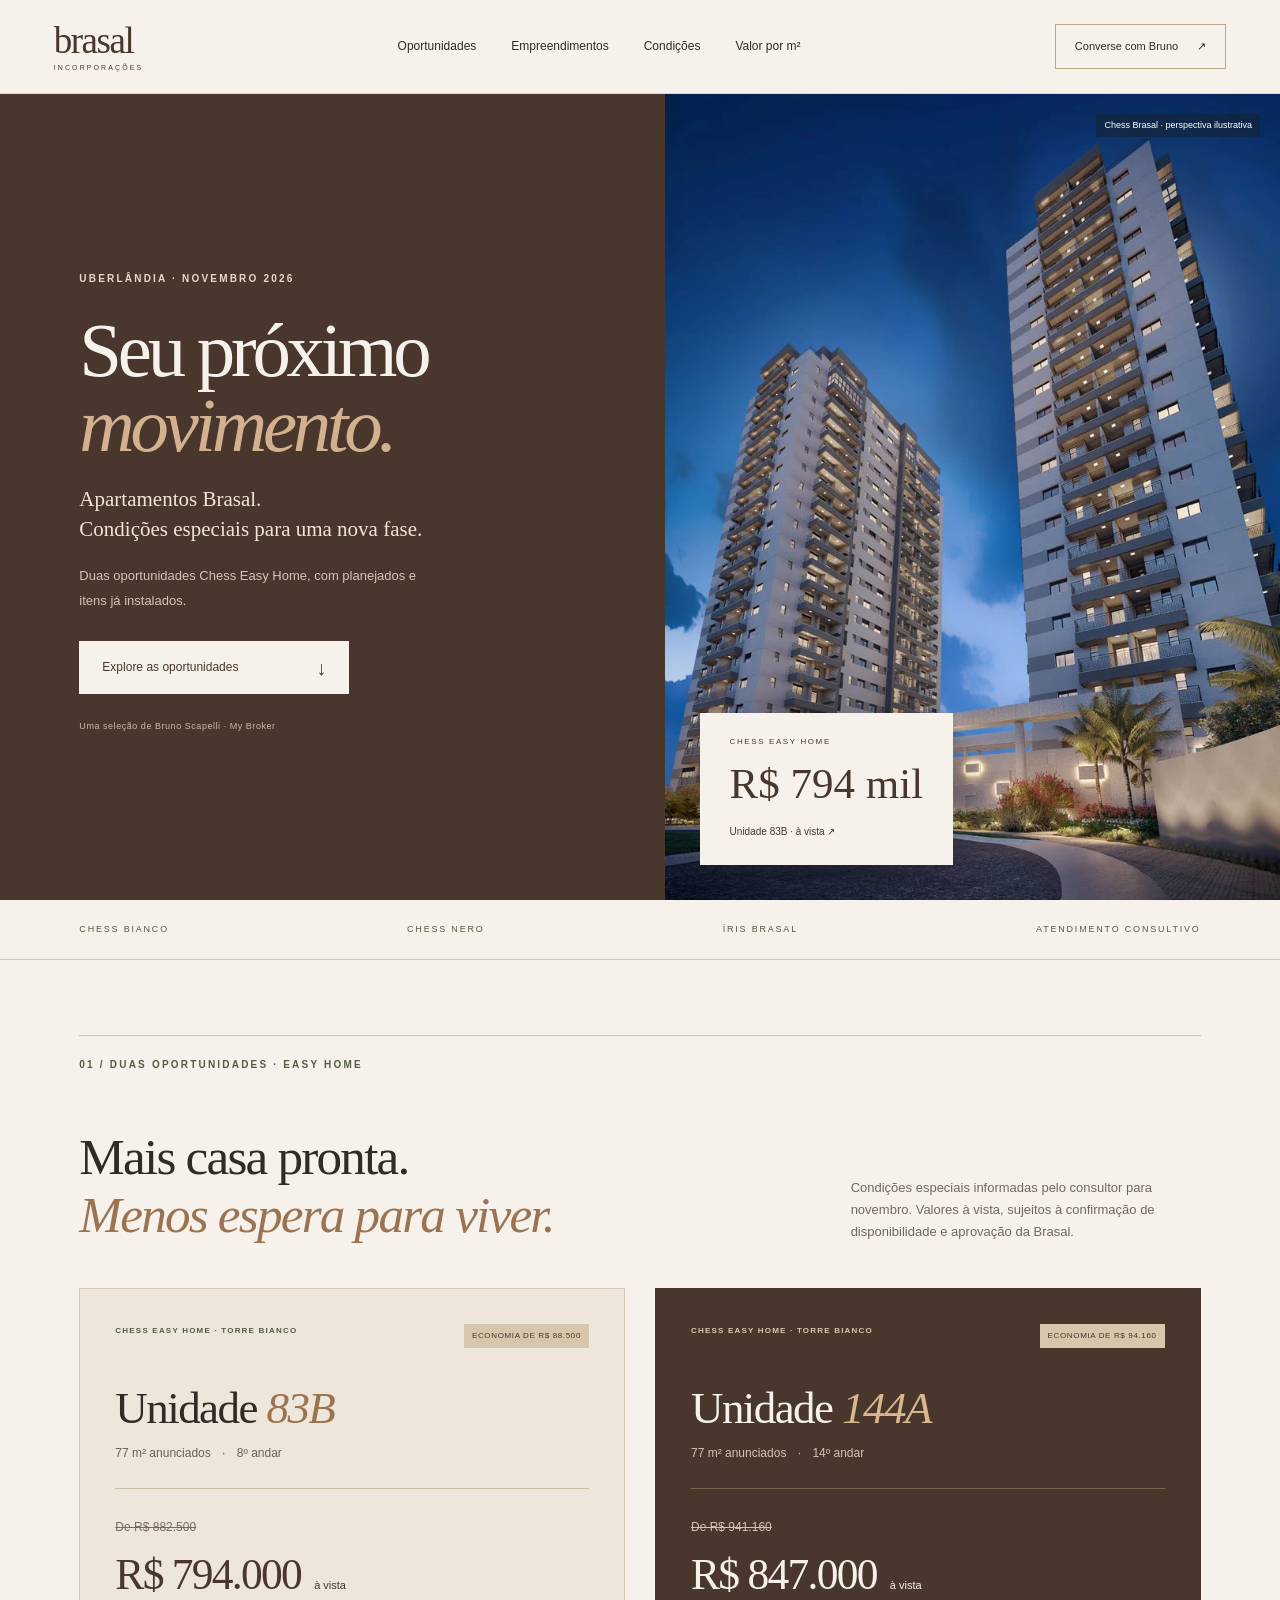
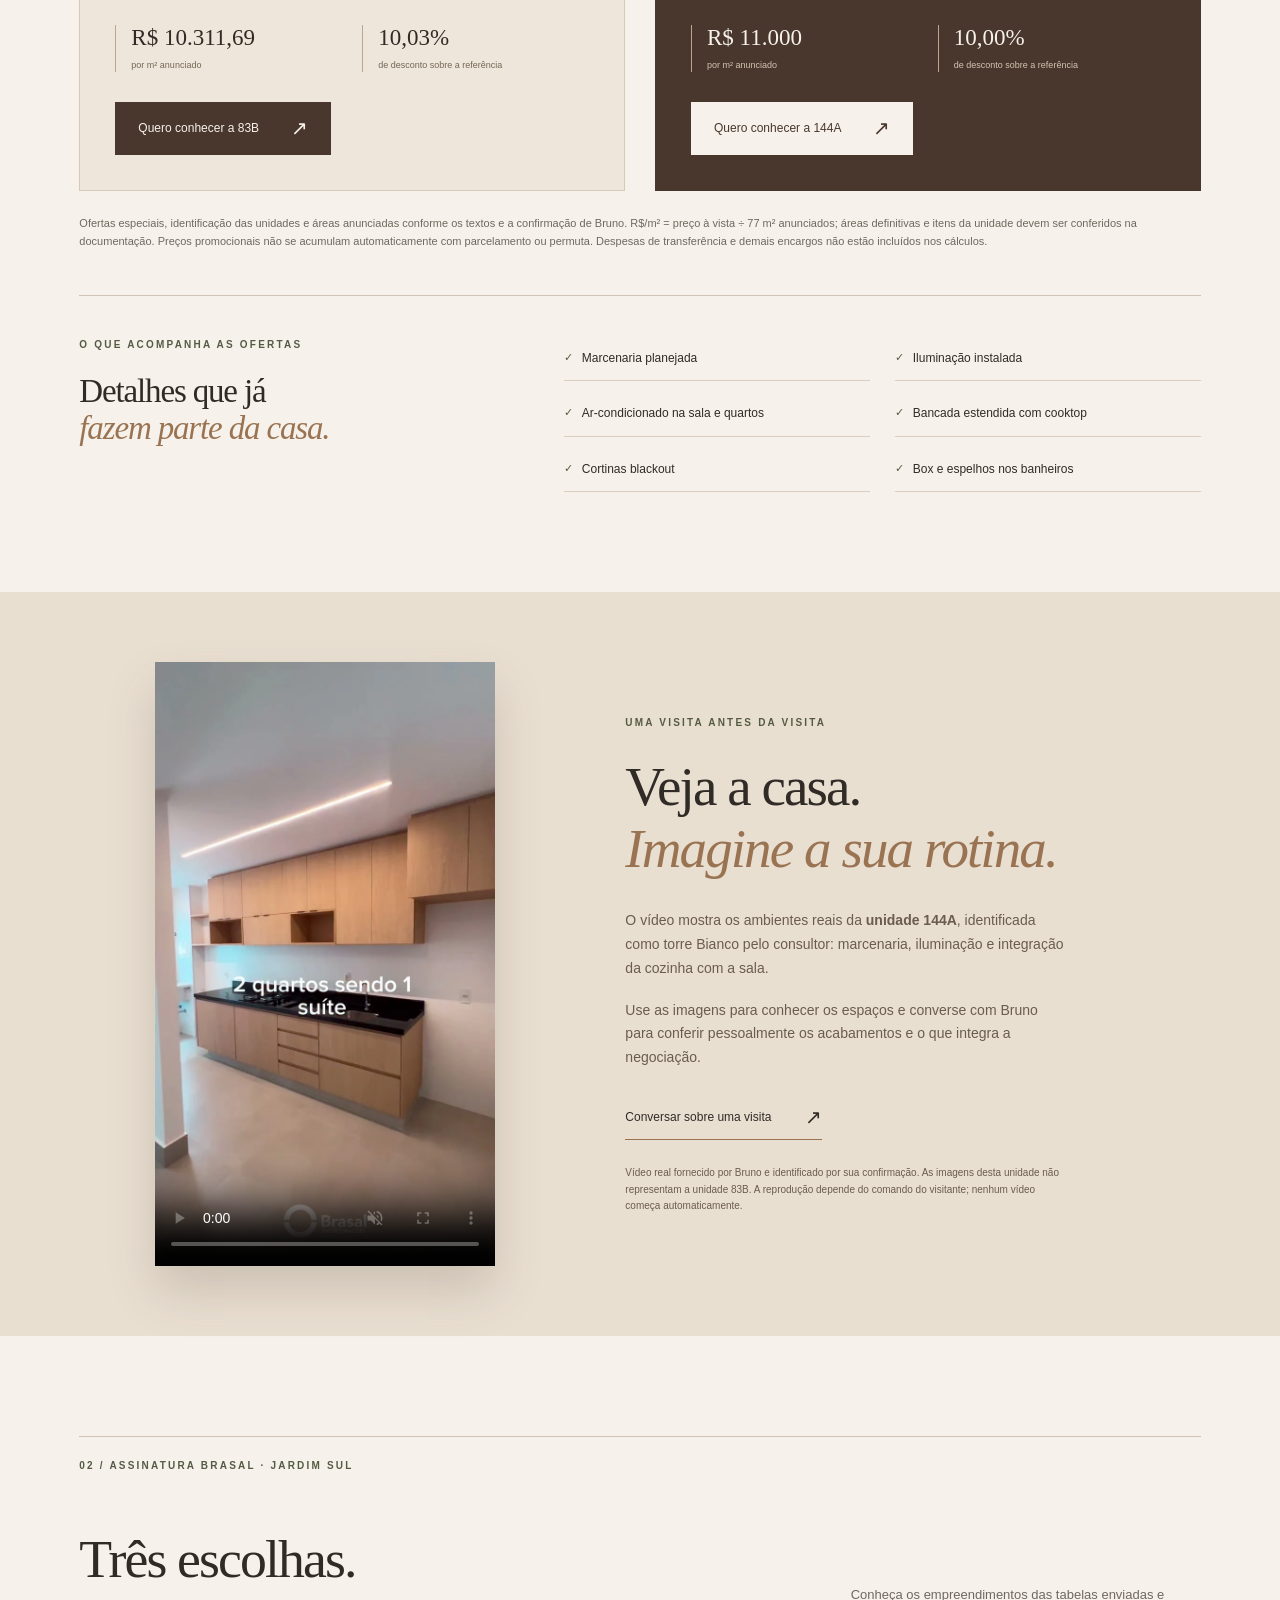
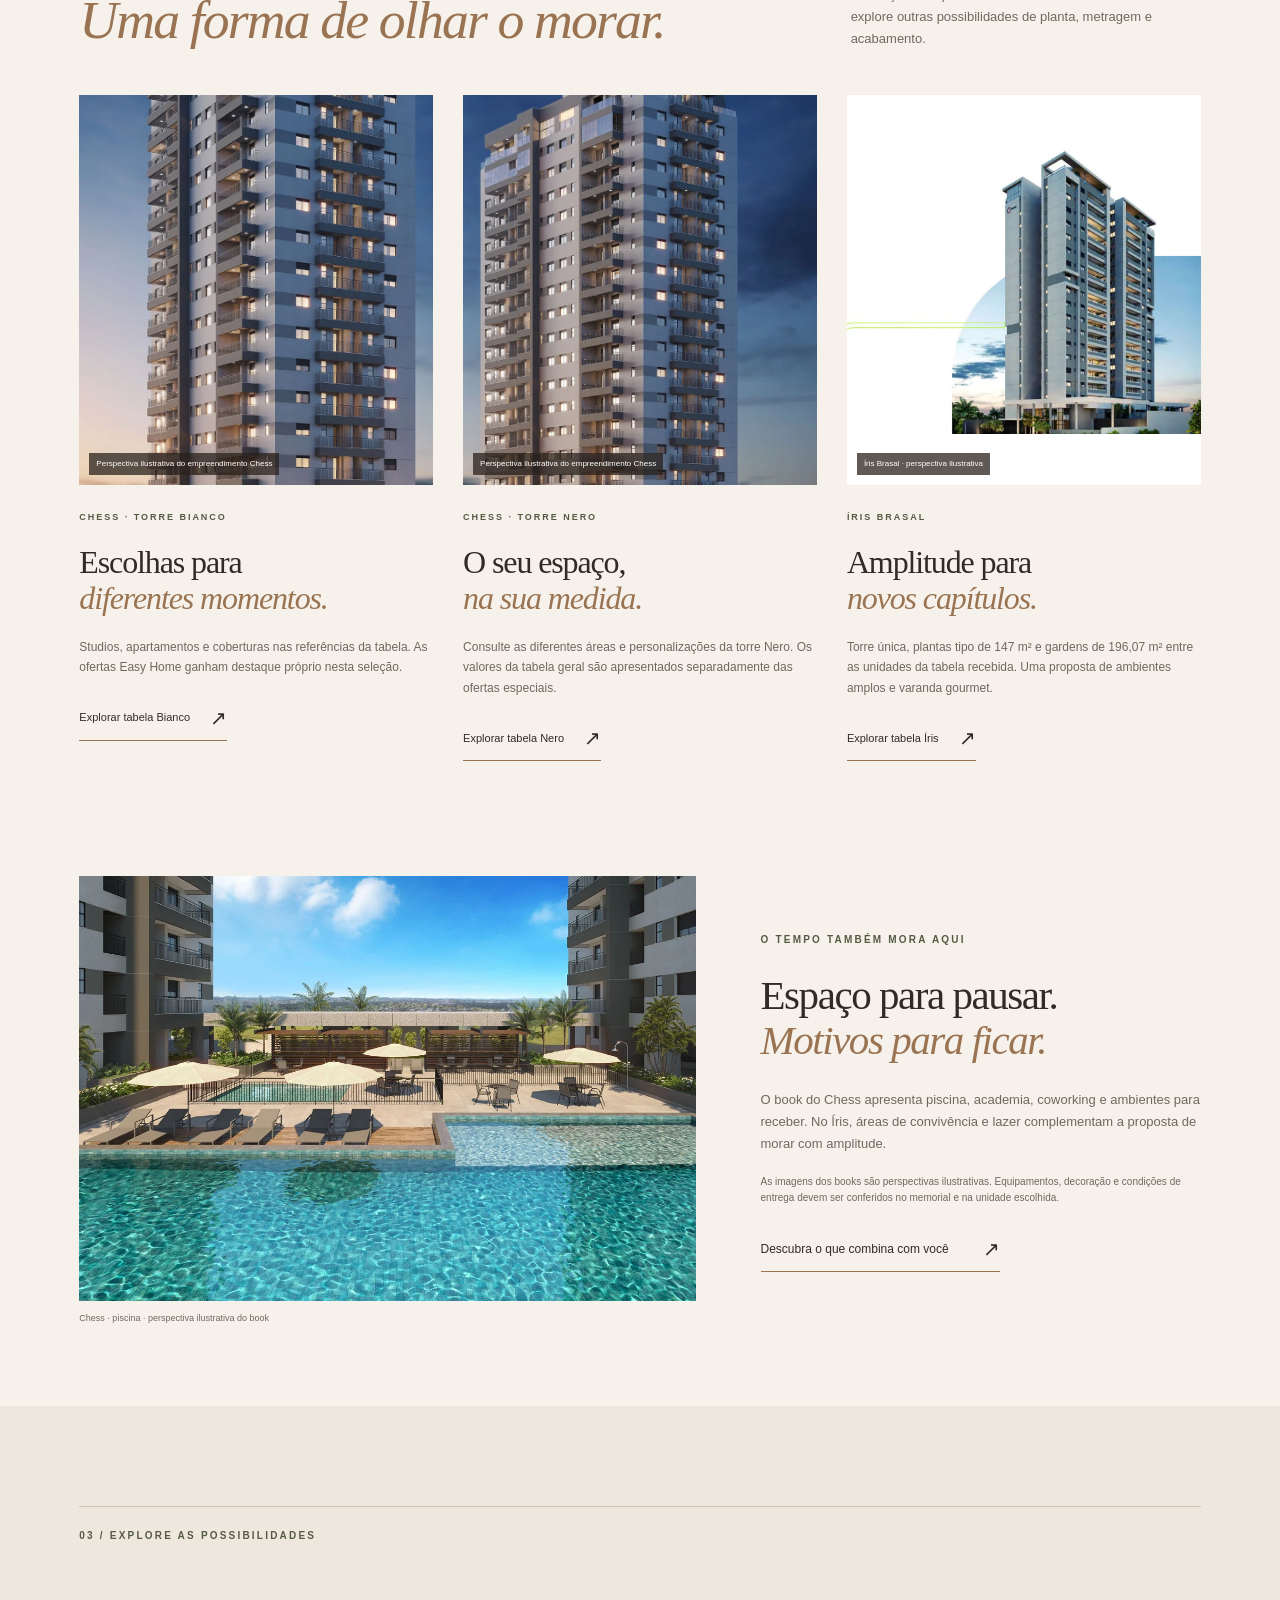
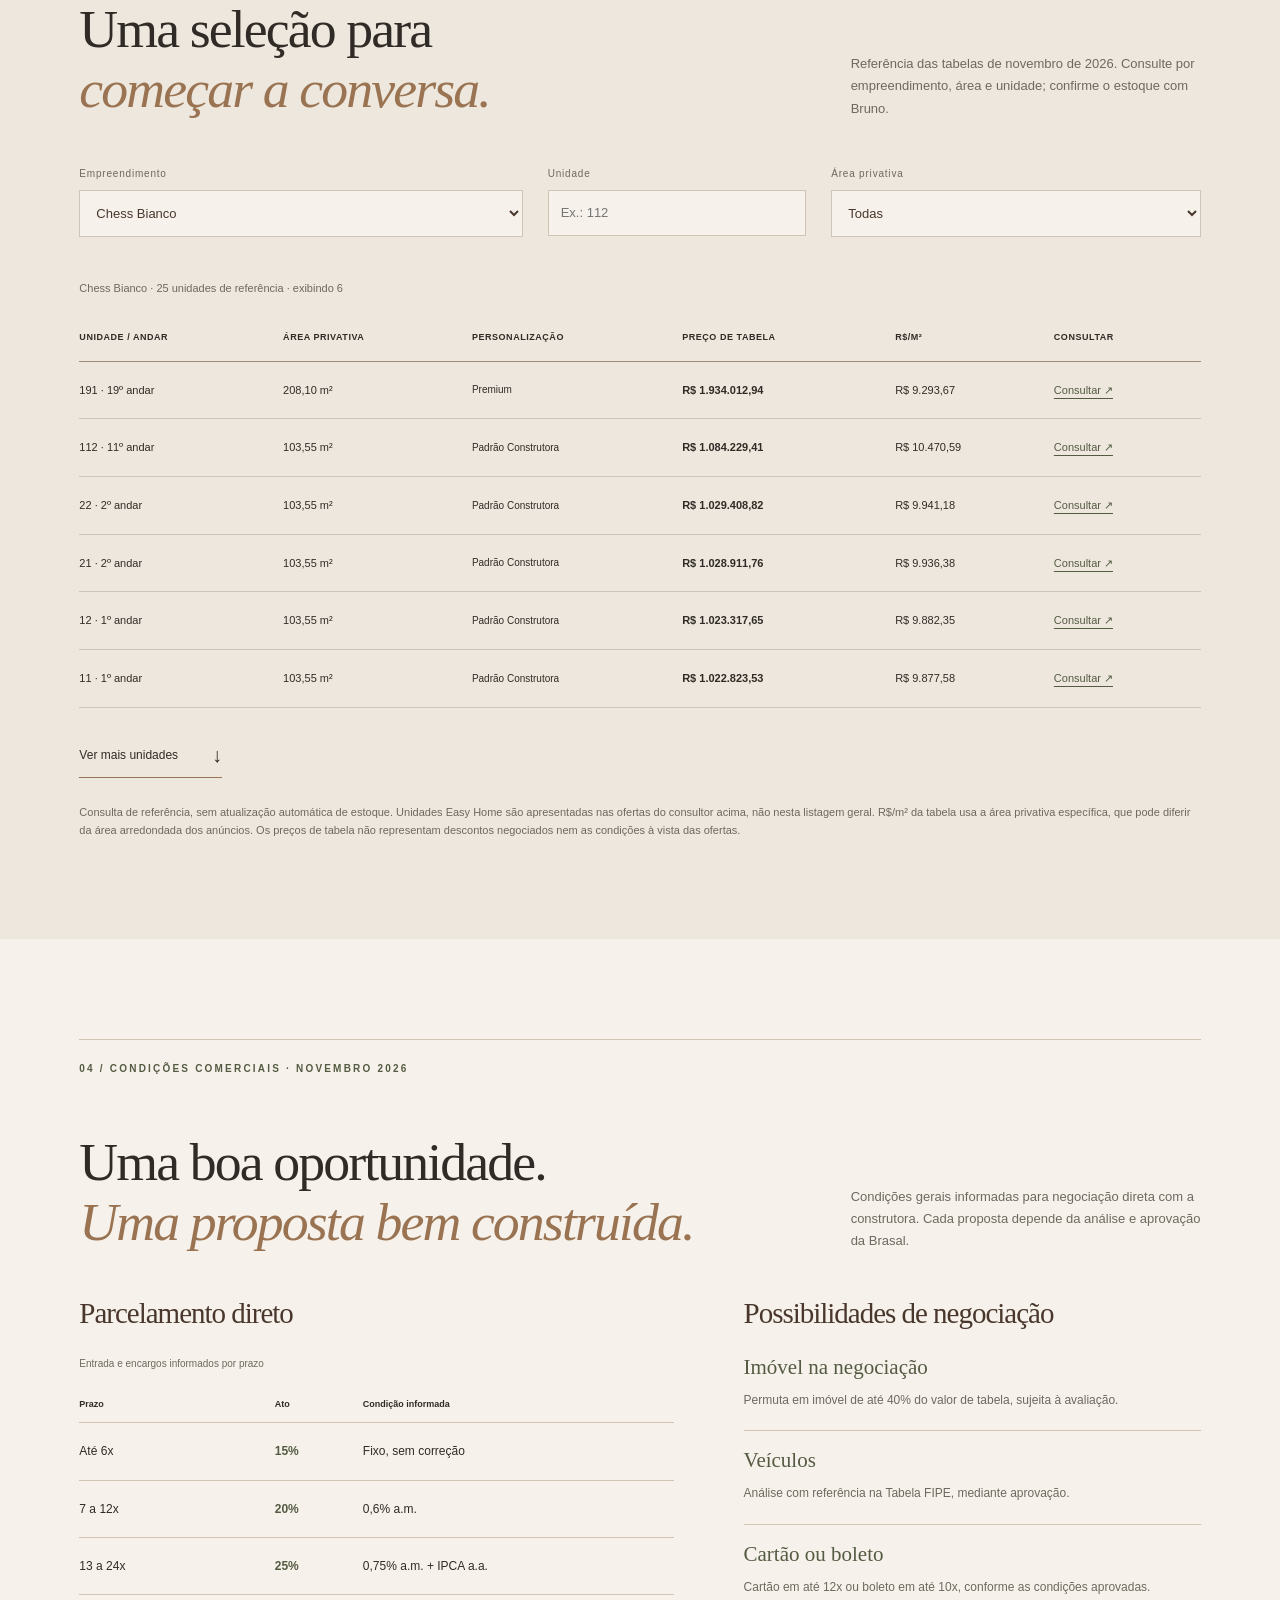
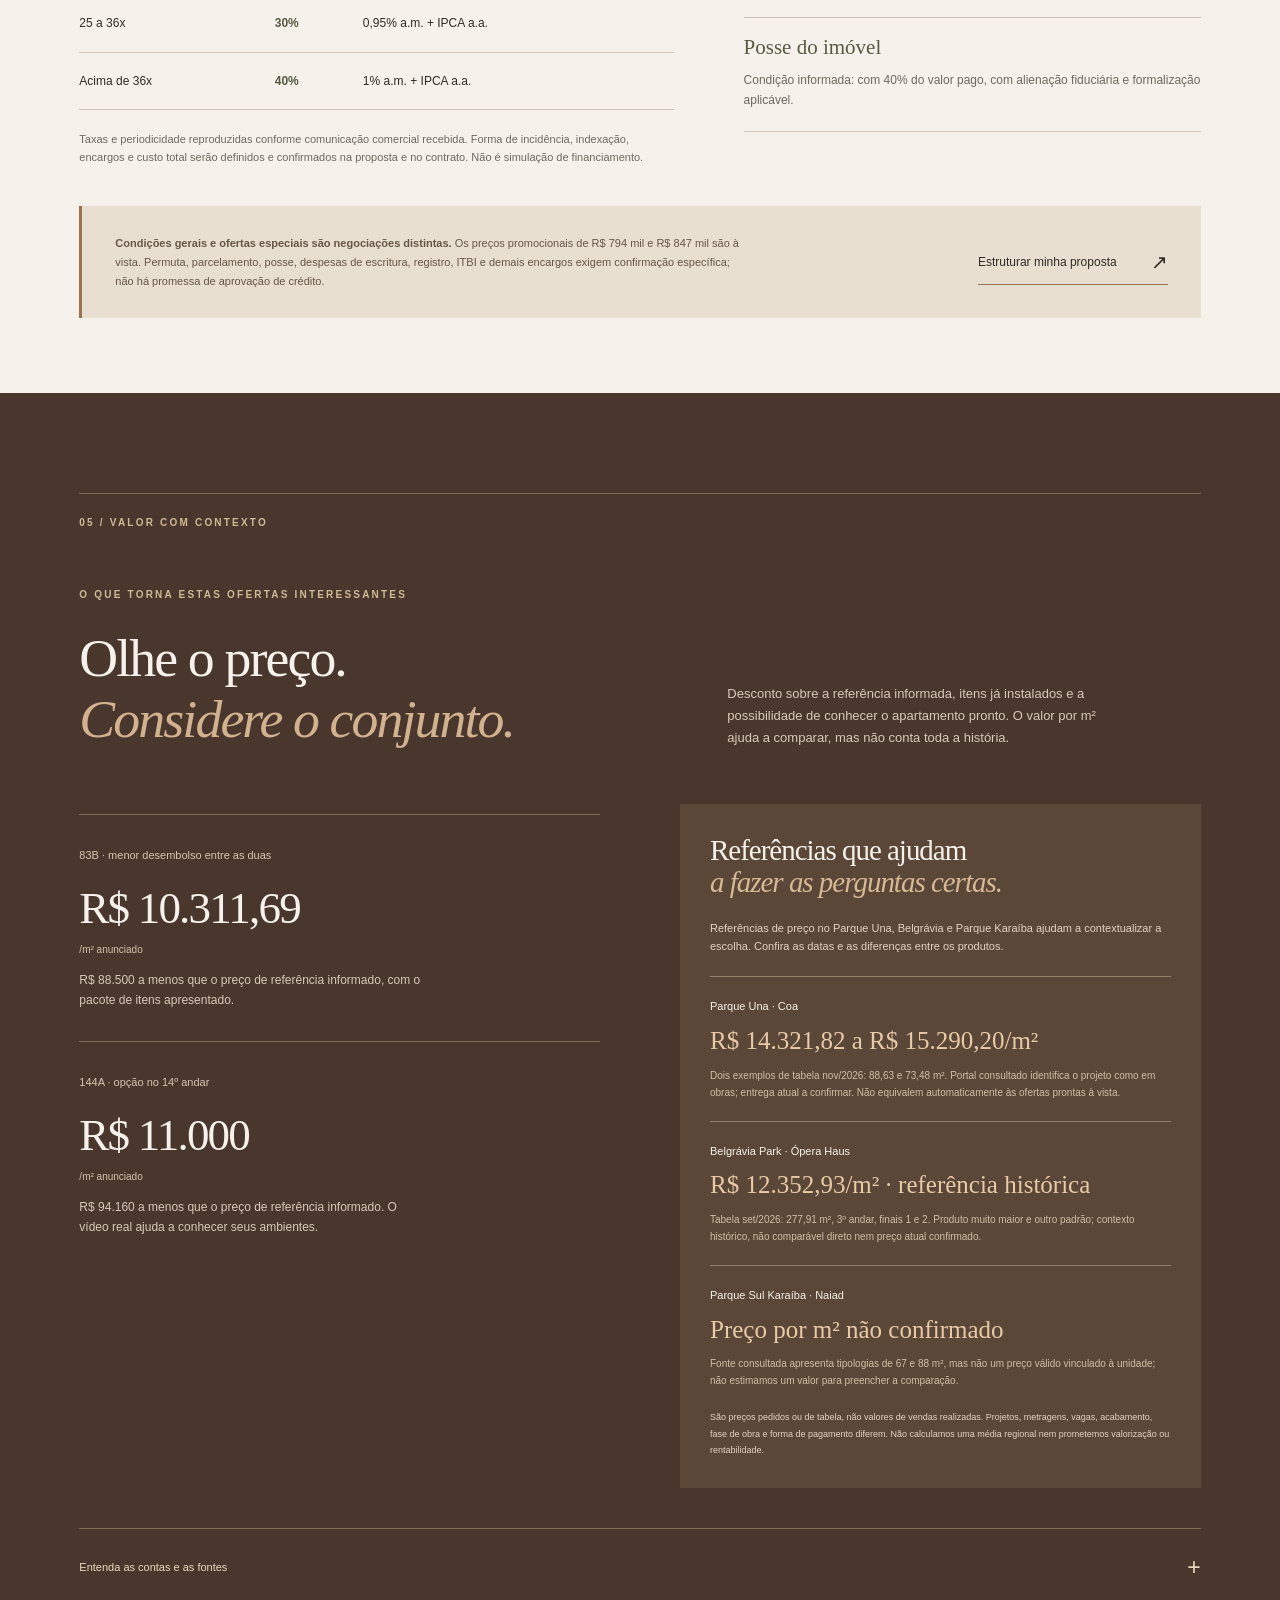
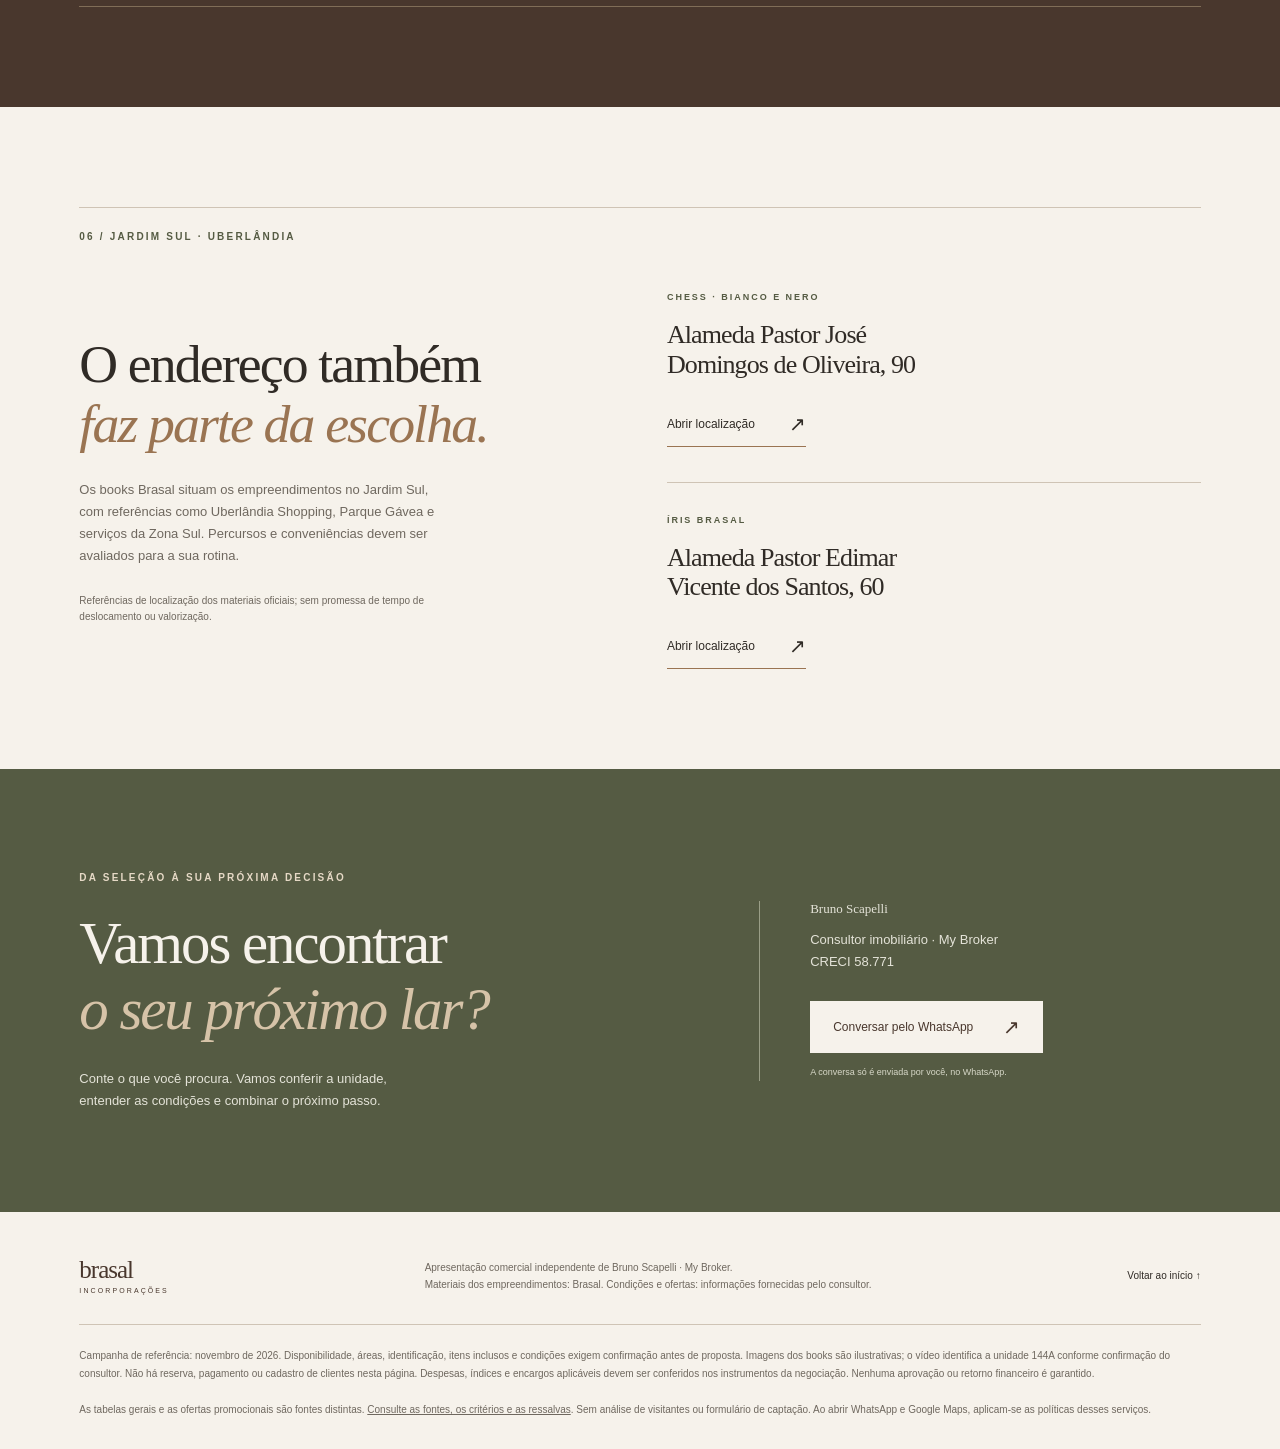
==== brasalincorporaçoes/index.html @ a8f7d937 "Add Brasal opportunities presentation preserving existing sites" ====
<!doctype html><html lang="pt-BR"><head><meta charset="utf-8"><meta name="viewport" content="width=device-width,initial-scale=1"><title>Brasal | Oportunidades Chess Easy Home e Íris | Bruno Scapelli</title><meta name="description" content="Duas oportunidades Chess Easy Home, condições especiais Brasal em novembro de 2026 e uma seleção Chess Bianco, Chess Nero e Íris. Atendimento de Bruno Scapelli, My Broker."><meta name="theme-color" content="#f6f2eb"><link rel="canonical" href="https://brunoscapellimybroker.github.io/brasalincorpora%C3%A7oes/"><meta property="og:type" content="website"><meta property="og:locale" content="pt_BR"><meta property="og:title" content="Brasal · Seu próximo movimento, em condições especiais"><meta property="og:description" content="Chess Easy Home: 83B por R$ 794 mil e 144A por R$ 847 mil à vista. Conheça as condições informadas para novembro de 2026."><meta property="og:url" content="https://brunoscapellimybroker.github.io/brasalincorpora%C3%A7oes/"><meta property="og:image" content="https://brunoscapellimybroker.github.io/brasalincorpora%C3%A7oes/assets/chess-chegada-1.webp"><link rel="icon" href="favicon.svg" type="image/svg+xml"><link rel="stylesheet" href="styles.css"><link rel="stylesheet" href="brasal.css"><script src="app.js" defer></script></head>
<body><a class="skip" href="#conteudo">Ir para o conteúdo</a><header class="header"><a class="brand brasal-brand" href="#inicio" aria-label="Brasal, início">brasal<span>INCORPORAÇÕES</span></a><nav aria-label="Navegação principal"><a href="#oportunidades">Oportunidades</a><a href="#empreendimentos">Empreendimentos</a><a href="#condicoes">Condições</a><a href="#analise">Valor por m²</a></nav><a class="header-contact" href="#contato">Converse com Bruno <span aria-hidden="true">↗</span></a><button class="menu-toggle" aria-label="Abrir menu" aria-controls="mobile-nav" aria-expanded="false" type="button"><span></span><span></span></button></header><nav id="mobile-nav" class="mobile-nav" aria-label="Navegação para celular" hidden><a href="#oportunidades">Oportunidades</a><a href="#empreendimentos">Empreendimentos</a><a href="#condicoes">Condições</a><a href="#analise">Valor por m²</a><a href="#contato">Contato</a></nav>
<main id="conteudo"><section class="brasal-hero" id="inicio"><div class="brasal-hero-copy"><p class="eyebrow light">UBERLÂNDIA · NOVEMBRO 2026</p><h1>Seu próximo<br><em>movimento.</em></h1><p class="hero-subtitle">Apartamentos Brasal.<br>Condições especiais para uma nova fase.</p><p class="hero-description">Duas oportunidades Chess Easy Home, com planejados e itens já instalados.</p><a class="button button-light" href="#oportunidades">Explore as oportunidades <span aria-hidden="true">↓</span></a><div class="hero-signature">Uma seleção de Bruno Scapelli · My Broker</div></div><figure class="brasal-hero-image"><img src="assets/chess-hero-1.webp" alt="Perspectiva ilustrativa das duas torres do Chess Brasal" width="1000" height="1300" fetchpriority="high"><figcaption>Chess Brasal · perspectiva ilustrativa</figcaption><a class="hero-offer" href="#oportunidades"><small>CHESS EASY HOME</small><strong>R$ 794 mil</strong><span>Unidade 83B · à vista ↗</span></a></figure></section>
<div class="campaign-strip"><span>CHESS BIANCO</span><span>CHESS NERO</span><span>ÍRIS BRASAL</span><span>ATENDIMENTO CONSULTIVO</span></div>
<section class="section-wrap opportunities" id="oportunidades"><div class="section-number">01 / DUAS OPORTUNIDADES · EASY HOME</div><div class="section-heading"><h2>Mais casa pronta.<br><em>Menos espera para viver.</em></h2><p>Condições especiais informadas pelo consultor para novembro. Valores à vista, sujeitos à confirmação de disponibilidade e aprovação da Brasal.</p></div><div class="offer-grid"><article class="offer-card"><div class="offer-top"><p class="eyebrow">CHESS EASY HOME · TORRE BIANCO</p><span class="offer-tag">ECONOMIA DE R$ 88.500</span></div><h3>Unidade <em>83B</em></h3><p class="offer-specs">77 m² anunciados <span>·</span> 8º andar</p><div class="offer-price"><del>De R$ 882.500</del><p>R$ 794.000 <small>à vista</small></p></div><div class="offer-metrics"><div><strong>R$ 10.311,69</strong><span>por m² anunciado</span></div><div><strong>10,03%</strong><span>de desconto sobre a referência</span></div></div><a class="button button-coffee" data-wa="Quero conhecer a oportunidade Chess Bianco 83B, anunciada por R$ 794.000 à vista." href="#contato">Quero conhecer a 83B <span aria-hidden="true">↗</span></a></article><article class="offer-card feature-offer"><div class="offer-top"><p class="eyebrow">CHESS EASY HOME · TORRE BIANCO</p><span class="offer-tag">ECONOMIA DE R$ 94.160</span></div><h3>Unidade <em>144A</em></h3><p class="offer-specs">77 m² anunciados <span>·</span> 14º andar</p><div class="offer-price"><del>De R$ 941.160</del><p>R$ 847.000 <small>à vista</small></p></div><div class="offer-metrics"><div><strong>R$ 11.000</strong><span>por m² anunciado</span></div><div><strong>10,00%</strong><span>de desconto sobre a referência</span></div></div><a class="button button-coffee" data-wa="Quero conhecer a oportunidade Chess Bianco 144A, anunciada por R$ 847.000 à vista." href="#contato">Quero conhecer a 144A <span aria-hidden="true">↗</span></a></article></div><p class="source-note offers-note">Ofertas especiais, identificação das unidades e áreas anunciadas conforme os textos e a confirmação de Bruno. R$/m² = preço à vista ÷ 77 m² anunciados; áreas definitivas e itens da unidade devem ser conferidos na documentação. Preços promocionais não se acumulam automaticamente com parcelamento ou permuta. Despesas de transferência e demais encargos não estão incluídos nos cálculos.</p><div class="included"><div><p class="eyebrow">O QUE ACOMPANHA AS OFERTAS</p><h3>Detalhes que já<br><em>fazem parte da casa.</em></h3></div><ul><li>Marcenaria planejada</li><li>Iluminação instalada</li><li>Ar-condicionado na sala e quartos</li><li>Bancada estendida com cooktop</li><li>Cortinas blackout</li><li>Box e espelhos nos banheiros</li></ul></div></section>
<section class="video-story" id="video"><div class="video-frame"><video controls muted playsinline preload="metadata" poster="assets/bianco-144a-poster.webp" aria-label="Vídeo real da unidade 144A, torre Bianco, conforme identificação confirmada pelo consultor"><source src="assets/bianco-144a-visita.mp4" type="video/mp4">Seu navegador não suporta este vídeo. <a href="assets/bianco-144a-visita.mp4">Abrir vídeo da unidade 144A</a>.</video></div><div class="video-copy"><p class="eyebrow">UMA VISITA ANTES DA VISITA</p><h2>Veja a casa.<br><em>Imagine a sua rotina.</em></h2><p>O vídeo mostra os ambientes reais da <strong>unidade 144A</strong>, identificada como torre Bianco pelo consultor: marcenaria, iluminação e integração da cozinha com a sala.</p><p>Use as imagens para conhecer os espaços e converse com Bruno para conferir pessoalmente os acabamentos e o que integra a negociação.</p><a class="text-link" data-wa="Vi o vídeo da unidade 144A e quero combinar uma visita para conhecer os ambientes e os itens incluídos." href="#contato">Conversar sobre uma visita <span aria-hidden="true">↗</span></a><p class="source-note">Vídeo real fornecido por Bruno e identificado por sua confirmação. As imagens desta unidade não representam a unidade 83B. A reprodução depende do comando do visitante; nenhum vídeo começa automaticamente.</p></div></section>
<section class="section-wrap developments" id="empreendimentos"><div class="section-number">02 / ASSINATURA BRASAL · JARDIM SUL</div><div class="section-heading"><h2>Três escolhas.<br><em>Uma forma de olhar o morar.</em></h2><p>Conheça os empreendimentos das tabelas enviadas e explore outras possibilidades de planta, metragem e acabamento.</p></div><div class="development-grid"><article><figure><img src="assets/chess-fachada-1.webp" alt="Perspectiva ilustrativa de uma torre do Chess Brasal" loading="lazy" width="700" height="1000"><figcaption>Perspectiva ilustrativa do empreendimento Chess</figcaption></figure><div><p class="eyebrow">CHESS · TORRE BIANCO</p><h3>Escolhas para<br><em>diferentes momentos.</em></h3><p>Studios, apartamentos e coberturas nas referências da tabela. As ofertas Easy Home ganham destaque próprio nesta seleção.</p><a href="#unidades" class="text-link" data-project="bianco">Explorar tabela Bianco <span aria-hidden="true">↗</span></a></div></article><article><figure><img src="assets/chess-torres-1.webp" alt="Outra perspectiva ilustrativa do conjunto Chess Brasal, com suas duas torres" loading="lazy" width="700" height="1000"><figcaption>Perspectiva ilustrativa do empreendimento Chess</figcaption></figure><div><p class="eyebrow">CHESS · TORRE NERO</p><h3>O seu espaço,<br><em>na sua medida.</em></h3><p>Consulte as diferentes áreas e personalizações da torre Nero. Os valores da tabela geral são apresentados separadamente das ofertas especiais.</p><a href="#unidades" class="text-link" data-project="nero">Explorar tabela Nero <span aria-hidden="true">↗</span></a></div></article><article><figure><img src="assets/iris-fachada-1.webp" alt="Perspectiva ilustrativa da torre única do Íris Brasal" loading="lazy" width="900" height="1000"><figcaption>Íris Brasal · perspectiva ilustrativa</figcaption></figure><div><p class="eyebrow">ÍRIS BRASAL</p><h3>Amplitude para<br><em>novos capítulos.</em></h3><p>Torre única, plantas tipo de 147 m² e gardens de 196,07 m² entre as unidades da tabela recebida. Uma proposta de ambientes amplos e varanda gourmet.</p><a href="#unidades" class="text-link" data-project="iris">Explorar tabela Íris <span aria-hidden="true">↗</span></a></div></article></div></section>
<section class="section-wrap amenities-story"><figure><img src="assets/chess-piscina-1.webp" alt="Perspectiva ilustrativa da piscina e área de lazer do Chess Brasal" loading="lazy" width="1600" height="1100"><figcaption>Chess · piscina · perspectiva ilustrativa do book</figcaption></figure><div><p class="eyebrow">O TEMPO TAMBÉM MORA AQUI</p><h2>Espaço para pausar.<br><em>Motivos para ficar.</em></h2><p>O book do Chess apresenta piscina, academia, coworking e ambientes para receber. No Íris, áreas de convivência e lazer complementam a proposta de morar com amplitude.</p><p class="source-note">As imagens dos books são perspectivas ilustrativas. Equipamentos, decoração e condições de entrega devem ser conferidos no memorial e na unidade escolhida.</p><a class="text-link" href="#contato">Descubra o que combina com você <span aria-hidden="true">↗</span></a></div></section>
<section class="section-wrap inventory-section" id="unidades"><div class="section-number">03 / EXPLORE AS POSSIBILIDADES</div><div class="section-heading"><h2>Uma seleção para<br><em>começar a conversa.</em></h2><p>Referência das tabelas de novembro de 2026. Consulte por empreendimento, área e unidade; confirme o estoque com Bruno.</p></div><div class="inventory-controls"><label>Empreendimento<select id="project-filter" aria-label="Empreendimento"><option value="bianco">Chess Bianco</option><option value="nero">Chess Nero</option><option value="iris">Íris Brasal</option></select></label><label>Unidade<input id="unit-filter" type="search" placeholder="Ex.: 112" inputmode="numeric"></label><label>Área privativa<select id="area-filter" aria-label="Área privativa"><option value="all">Todas</option><option value="small">Até 80 m²</option><option value="medium">Acima de 80 até 110 m²</option><option value="large">Acima de 110 m²</option></select></label></div><div class="table-scroll" tabindex="0" role="region" aria-label="Tabela de outras unidades Brasal"><table class="inventory-table"><caption id="inventory-count" aria-live="polite">Carregando referência das tabelas…</caption><thead><tr><th scope="col">Unidade / andar</th><th scope="col">Área privativa</th><th scope="col">Personalização</th><th scope="col">Preço de tabela</th><th scope="col">R$/m²</th><th scope="col">Consultar</th></tr></thead><tbody id="inventory-body"></tbody></table></div><button class="text-link" id="more-units" type="button" hidden>Ver mais unidades <span aria-hidden="true">↓</span></button><p class="source-note">Consulta de referência, sem atualização automática de estoque. Unidades Easy Home são apresentadas nas ofertas do consultor acima, não nesta listagem geral. R$/m² da tabela usa a área privativa específica, que pode diferir da área arredondada dos anúncios. Os preços de tabela não representam descontos negociados nem as condições à vista das ofertas.</p><noscript><p>Ative o JavaScript para consultar as unidades ou <a href="#contato">fale com Bruno</a> sobre a tabela de seu interesse.</p></noscript></section>
<section class="section-wrap financing" id="condicoes"><div class="section-number">04 / CONDIÇÕES COMERCIAIS · NOVEMBRO 2026</div><div class="section-heading"><h2>Uma boa oportunidade.<br><em>Uma proposta bem construída.</em></h2><p>Condições gerais informadas para negociação direta com a construtora. Cada proposta depende da análise e aprovação da Brasal.</p></div><div class="finance-grid"><div class="finance-table-wrap"><h3>Parcelamento direto</h3><table class="finance-table"><caption>Entrada e encargos informados por prazo</caption><thead><tr><th scope="col">Prazo</th><th scope="col">Ato</th><th scope="col">Condição informada</th></tr></thead><tbody><tr><td>Até 6x</td><td>15%</td><td>Fixo, sem correção</td></tr><tr><td>7 a 12x</td><td>20%</td><td>0,6% a.m.</td></tr><tr><td>13 a 24x</td><td>25%</td><td>0,75% a.m. + IPCA a.a.</td></tr><tr><td>25 a 36x</td><td>30%</td><td>0,95% a.m. + IPCA a.a.</td></tr><tr><td>Acima de 36x</td><td>40%</td><td>1% a.m. + IPCA a.a.</td></tr></tbody></table><p class="source-note">Taxas e periodicidade reproduzidas conforme comunicação comercial recebida. Forma de incidência, indexação, encargos e custo total serão definidos e confirmados na proposta e no contrato. Não é simulação de financiamento.</p></div><div class="negotiation"><h3>Possibilidades de negociação</h3><dl><div><dt>Imóvel na negociação</dt><dd>Permuta em imóvel de até 40% do valor de tabela, sujeita à avaliação.</dd></div><div><dt>Veículos</dt><dd>Análise com referência na Tabela FIPE, mediante aprovação.</dd></div><div><dt>Cartão ou boleto</dt><dd>Cartão em até 12x ou boleto em até 10x, conforme as condições aprovadas.</dd></div><div><dt>Posse do imóvel</dt><dd>Condição informada: com 40% do valor pago, com alienação fiduciária e formalização aplicável.</dd></div></dl></div></div><div class="finance-callout"><p><strong>Condições gerais e ofertas especiais são negociações distintas.</strong> Os preços promocionais de R$ 794 mil e R$ 847 mil são à vista. Permuta, parcelamento, posse, despesas de escritura, registro, ITBI e demais encargos exigem confirmação específica; não há promessa de aprovação de crédito.</p><a class="text-link" data-wa="Quero avaliar uma proposta Brasal e entender quais condições de pagamento e eventual permuta se aplicam ao meu caso." href="#contato">Estruturar minha proposta <span aria-hidden="true">↗</span></a></div></section>
<section class="section-wrap value-section" id="analise"><div class="section-number">05 / VALOR COM CONTEXTO</div><div class="value-heading"><div><p class="eyebrow">O QUE TORNA ESTAS OFERTAS INTERESSANTES</p><h2>Olhe o preço.<br><em>Considere o conjunto.</em></h2></div><p>Desconto sobre a referência informada, itens já instalados e a possibilidade de conhecer o apartamento pronto. O valor por m² ajuda a comparar, mas não conta toda a história.</p></div><div class="value-grid"><div class="value-summary"><div><span>83B · menor desembolso entre as duas</span><strong>R$ 10.311,69<small>/m² anunciado</small></strong><p>R$ 88.500 a menos que o preço de referência informado, com o pacote de itens apresentado.</p></div><div><span>144A · opção no 14º andar</span><strong>R$ 11.000<small>/m² anunciado</small></strong><p>R$ 94.160 a menos que o preço de referência informado. O vídeo real ajuda a conhecer seus ambientes.</p></div></div><div class="comparison-context"><h3>Referências que ajudam<br><em>a fazer as perguntas certas.</em></h3><p>Referências de preço no Parque Una, Belgrávia e Parque Karaíba ajudam a contextualizar a escolha. Confira as datas e as diferenças entre os produtos.</p><div id="comparison-content"><p class="source-note">Conferindo referências de preço por m²…</p></div><p class="source-note">São preços pedidos ou de tabela, não valores de vendas realizadas. Projetos, metragens, vagas, acabamento, fase de obra e forma de pagamento diferem. Não calculamos uma média regional nem prometemos valorização ou rentabilidade.</p></div></div><details class="methodology"><summary>Entenda as contas e as fontes <span aria-hidden="true">+</span></summary><div id="comparison-sources"></div><p>Ofertas: R$ 794.000 ÷ 77 m² = R$ 10.311,69/m²; R$ 847.000 ÷ 77 m² = R$ 11.000/m². As áreas de 77 m² são as anunciadas nos textos confirmados pelo consultor. Os descontos usam os respectivos preços de referência promocionais, não uma avaliação de mercado.</p><p>A análise é contextual e não substitui avaliação imobiliária. Preços de tabela a prazo e preços à vista não são economicamente equivalentes sem analisar o fluxo e os encargos. Informações consultadas em 6 de novembro de 2026.</p></details></section>
<section class="section-wrap location-brasal" id="localizacao"><div class="section-number">06 / JARDIM SUL · UBERLÂNDIA</div><div class="location-grid"><div><h2>O endereço também<br><em>faz parte da escolha.</em></h2><p>Os books Brasal situam os empreendimentos no Jardim Sul, com referências como Uberlândia Shopping, Parque Gávea e serviços da Zona Sul. Percursos e conveniências devem ser avaliados para a sua rotina.</p><p class="source-note">Referências de localização dos materiais oficiais; sem promessa de tempo de deslocamento ou valorização.</p></div><div class="addresses"><div><p class="eyebrow">CHESS · BIANCO E NERO</p><h3>Alameda Pastor José<br>Domingos de Oliveira, 90</h3><a class="text-link" href="https://www.google.com/maps/search/?api=1&amp;query=Alameda+Pastor+Jose+Domingos+de+Oliveira+90+Uberlandia" target="_blank" rel="noopener noreferrer">Abrir localização <span aria-hidden="true">↗</span></a></div><div><p class="eyebrow">ÍRIS BRASAL</p><h3>Alameda Pastor Edimar<br>Vicente dos Santos, 60</h3><a class="text-link" href="https://www.google.com/maps/search/?api=1&amp;query=Alameda+Pastor+Edimar+Vicente+dos+Santos+60+Uberlandia" target="_blank" rel="noopener noreferrer">Abrir localização <span aria-hidden="true">↗</span></a></div></div></div></section>
<section class="contact section-wrap" id="contato"><div><p class="eyebrow light">DA SELEÇÃO À SUA PRÓXIMA DECISÃO</p><h2>Vamos encontrar<br><em>o seu próximo lar?</em></h2><p>Conte o que você procura. Vamos conferir a unidade, entender as condições e combinar o próximo passo.</p></div><div class="advisor"><p class="advisor-name">Bruno Scapelli</p><p>Consultor imobiliário · My Broker<br>CRECI 58.771</p><a class="button button-light" data-wa="Vi a seleção Brasal e quero conversar sobre as oportunidades, disponibilidade e condições de novembro de 2026." href="https://wa.me/5534998786607" target="_blank" rel="noopener noreferrer">Conversar pelo WhatsApp <span aria-hidden="true">↗</span></a><small>A conversa só é enviada por você, no WhatsApp.</small></div></section></main>
<footer class="footer section-wrap"><div class="footer-top"><a class="brand brasal-brand" href="#inicio">brasal<span>INCORPORAÇÕES</span></a><p>Apresentação comercial independente de Bruno Scapelli · My Broker.<br>Materiais dos empreendimentos: Brasal. Condições e ofertas: informações fornecidas pelo consultor.</p><a href="#inicio">Voltar ao início ↑</a></div><p>Campanha de referência: novembro de 2026. Disponibilidade, áreas, identificação, itens inclusos e condições exigem confirmação antes de proposta. Imagens dos books são ilustrativas; o vídeo identifica a unidade 144A conforme confirmação do consultor. Não há reserva, pagamento ou cadastro de clientes nesta página. Despesas, índices e encargos aplicáveis devem ser conferidos nos instrumentos da negociação. Nenhuma aprovação ou retorno financeiro é garantido.</p><p>As tabelas gerais e as ofertas promocionais são fontes distintas. <a href="fontes-e-condicoes.txt">Consulte as fontes, os critérios e as ressalvas</a>. Sem análise de visitantes ou formulário de captação. Ao abrir WhatsApp e Google Maps, aplicam-se as políticas desses serviços.</p></footer>
</body></html>
---- brasalincorporaçoes/styles.css ----
:root{--paper:#f6f2eb;--sand:#e9dfd1;--coffee:#49372d;--bronze:#9a7452;--olive:#555b43;--ink:#302b26;--muted:#6f685f;--line:#cfc4b5;--serif:Georgia,'Times New Roman',serif;--sans:'Segoe UI',Arial,sans-serif}*{box-sizing:border-box}html{scroll-behavior:smooth;scroll-padding-top:95px}body{margin:0;background:var(--paper);color:var(--ink);font-family:var(--sans);font-size:16px;line-height:1.7}a{color:inherit;text-decoration:none}button{font:inherit;color:inherit}button,a{-webkit-tap-highlight-color:transparent}button{cursor:pointer}img{display:block;max-width:100%;height:auto}figure,p,h1,h2,h3,dl{margin:0}p+p{margin-top:18px}h1,h2,h3{font-family:var(--serif);font-weight:400;line-height:1.12;letter-spacing:-.035em}h2{font-size:clamp(38px,4.2vw,66px)}h2 em,h1 em{font-weight:400;color:var(--bronze)}ul{padding:0;list-style:none}em{font-family:var(--serif)}button{border:0;background:none}a:focus-visible,button:focus-visible,summary:focus-visible,[tabindex]:focus-visible{outline:3px solid #b87c35;outline-offset:5px}.section-wrap{padding:100px max(6.2vw,24px)}.eyebrow,.section-number{font-size:10px;letter-spacing:.22em;font-weight:600;text-transform:uppercase;color:var(--olive)}.section-number{border-top:1px solid var(--line);padding-top:20px;margin-bottom:55px}.light{color:#e6d9c6}.source-note{font-size:11px;color:var(--muted);line-height:1.65}.header{height:94px;display:flex;align-items:center;justify-content:space-between;gap:32px;padding:0 4.2vw;position:sticky;top:0;z-index:20;background:rgba(246,242,235,.97);border-bottom:1px solid #dfd7ca}.brand{font-family:var(--serif);font-size:32px;line-height:1;letter-spacing:.1em;display:block;color:var(--coffee)}.brand span{display:block;font:8px var(--sans);letter-spacing:.48em;text-align:center;margin-top:7px}.header nav{display:flex;gap:35px;font-size:12px}.header nav a{position:relative}.header nav a:after{content:'';position:absolute;left:0;bottom:-7px;width:0;height:1px;background:var(--bronze);transition:width .2s}.header nav a:hover:after{width:100%}.header-contact{font-size:11px;border:1px solid #bba58b;padding:12px 19px;white-space:nowrap}.header-contact span{margin-left:16px}.menu-toggle{display:none}.mobile-nav{background:var(--paper);position:fixed;top:78px;width:100%;z-index:22;padding:16px 24px;box-shadow:0 14px 20px #302b2617}.mobile-nav a{display:block;padding:12px;border-bottom:1px solid var(--line)}[hidden]{display:none!important}.skip{position:fixed;left:12px;top:-100px;background:white;padding:12px;z-index:100}.skip:focus{top:10px}.hero{position:relative;min-height:690px;height:calc(100svh - 94px);max-height:980px;isolation:isolate;background:#0a233c;color:#fff;overflow:hidden}.hero picture,.hero-image,.hero-shade{position:absolute;inset:0;width:100%;height:100%}.hero-image{object-fit:cover;object-position:center}.hero-shade{background:linear-gradient(90deg,rgba(9,21,28,.88) 0%,rgba(9,21,28,.55) 30%,rgba(9,21,28,0) 70%),linear-gradient(0deg,rgba(9,21,28,.6),transparent 35%);z-index:1}.hero-copy{position:relative;z-index:2;max-width:760px;padding:clamp(100px,13vh,170px) 0 110px 6.2vw}.hero h1{font-size:clamp(48px,5.5vw,88px);margin:28px 0 26px;line-height:1.04}.hero h1 em{color:#d8b995}.hero-copy>p:not(.eyebrow){max-width:350px;font-size:14px;line-height:1.85;color:#e4e4dc}.button{display:inline-flex;justify-content:space-between;gap:32px;align-items:center;padding:15px 22px;min-height:52px;border:1px solid var(--bronze);font-size:12px;transition:background .2s,color .2s}.button-light{background:var(--paper);border-color:var(--paper);color:var(--coffee)}.button:hover{background:var(--sand);color:var(--coffee)}.hero .button{margin-top:32px}.button span{font-size:20px;line-height:1}.hero-bottom{position:absolute;bottom:26px;left:6.2vw;right:4.2vw;z-index:2;display:flex;justify-content:space-between;font-size:9px;color:#e2ded6;letter-spacing:.04em;gap:24px}.intro{padding-top:80px;padding-bottom:70px}.intro-grid{display:grid;grid-template-columns:1.2fr 1fr;gap:9vw}.intro-grid>div{max-width:480px}.intro-grid p{font-size:14px;color:var(--muted)}.intro-grid .lead{font-size:18px;color:var(--coffee);line-height:1.7}.text-link{display:inline-flex;align-items:center;gap:34px;border-bottom:1px solid var(--bronze);padding:7px 0;font-size:12px;text-align:left;line-height:1.5}.text-link:hover{color:var(--bronze)}.intro-grid .text-link{margin-top:24px}.text-link span{font-size:20px}.facts{display:grid;grid-template-columns:repeat(4,1fr);margin:70px 0 22px;border-top:1px solid var(--line);border-bottom:1px solid var(--line);padding:30px 0}.facts>div{padding:0 20px;border-right:1px solid var(--line)}.facts>div:first-child{padding-left:0}.facts>div:last-child{border:0}.facts dt{font-family:var(--serif);font-size:38px;line-height:1.2;color:var(--coffee)}.facts dd{font-size:11px;margin:10px 0 0;color:var(--muted)}.living-section{display:grid;grid-template-columns:1.25fr 1fr;align-items:stretch;background:var(--sand)}.living-image{position:relative;min-height:650px}.living-image img{height:100%;width:100%;object-fit:cover}.living-image figcaption{position:absolute;bottom:15px;left:20px;background:#302b26b3;color:white;padding:3px 8px;font-size:9px}.living-copy{padding:90px 6vw 80px 5vw;align-self:center}.living-copy h2{margin:25px 0 30px;font-size:clamp(36px,3.8vw,58px)}.living-copy p:not(.eyebrow){font-size:13px;max-width:390px;color:#62564a}.living-copy .text-link{margin-top:25px}.spaces{display:grid;grid-template-columns:1.25fr 1fr;gap:50px;align-items:start;padding-top:80px;padding-bottom:90px}.spaces figure:nth-child(2){margin-top:95px}.spaces img{height:310px;width:100%;object-fit:cover}.spaces figure:nth-child(2) img{height:320px}.image-open{position:relative;display:block;padding:0;width:100%;overflow:hidden}.image-open img{transition:transform .7s}.image-open:hover img{transform:scale(1.025)}.image-zoom{position:absolute;right:14px;bottom:14px;display:grid;place-items:center;background:var(--paper);color:var(--coffee);width:36px;height:36px;font-size:21px}.spaces figcaption,.pool figcaption{display:flex;justify-content:space-between;gap:20px;margin-top:17px}.spaces figcaption span,.pool figcaption span{font:23px var(--serif);color:var(--coffee)}figcaption small{font:10px/1.6 var(--sans);color:var(--muted);max-width:175px}.leisure{background:#ede7dd;padding-top:65px}.section-heading{display:flex;justify-content:space-between;align-items:end;gap:8vw;margin-bottom:45px}.section-heading>p{max-width:350px;font-size:13px;color:var(--muted)}.pool img{aspect-ratio:1.95;object-fit:cover;width:100%}.pool figcaption span{font-size:28px}.leisure-pair{display:grid;grid-template-columns:1fr 1fr;gap:28px;margin-top:55px}.leisure-pair img{height:240px;width:100%;object-fit:cover}.leisure-pair figcaption{font:24px var(--serif);margin-top:15px}.leisure-pair small{display:block;margin-top:7px;font-size:10px;max-width:none}.amenity-columns{display:grid;grid-template-columns:repeat(3,1fr);gap:45px;margin-top:55px;padding-top:35px;border-top:1px solid var(--line)}.amenity-columns h3{font-size:25px;color:var(--olive);letter-spacing:-.02em}.amenity-columns ul{margin:18px 0 0}.amenity-columns li{font-size:12px;color:var(--muted);padding:6px 0}.site-plan{border-top:1px solid var(--line);border-bottom:1px solid var(--line);margin-top:35px}.site-plan summary{padding:20px 0}.site-plan figure{max-width:900px;margin:5px auto 25px}.site-plan figcaption{font-size:10px;margin-top:12px;color:var(--muted)}summary{cursor:pointer;display:flex;justify-content:space-between;align-items:center;gap:20px;list-style:none;font-size:13px}summary::-webkit-details-marker{display:none}summary span{font-size:23px;font-weight:300}details[open]>summary span{transform:rotate(45deg)}.plan-tabs{display:flex;gap:5px;border-bottom:1px solid var(--line);overflow:auto;padding-bottom:0}.plan-tabs button{font-size:11px;white-space:nowrap;padding:15px 20px;border-bottom:2px solid transparent}.plan-tabs button[aria-selected=true]{border-color:var(--olive);background:var(--sand);color:var(--coffee);font-weight:600}.plan-panel{display:grid;grid-template-columns:1fr 1.45fr;gap:35px;min-height:560px;padding-top:45px}.plan-info{padding:15px 0;max-width:360px}.plan-info h3{font-size:52px;margin:22px 0 10px}.plan-location{font-size:11px;color:var(--muted)}.plan-info ul{margin:25px 0}.plan-info li{font-size:13px;border-bottom:1px solid #e0d6c7;padding:9px 0}.plan-caveat{font-size:11px;line-height:1.7;color:#615044;border-left:2px solid var(--bronze);padding-left:12px}.plan-info .source-note{margin-top:15px}.plan-info .text-link{margin-top:18px}.plan-images{display:flex;align-items:center;justify-content:center;gap:10px;background:#f1ebe2;min-width:0;padding:20px}.plan-image{max-width:650px;flex:1}.plan-image img{width:100%;height:auto;max-height:550px;object-fit:contain;mix-blend-mode:multiply}.plan-images.dual{flex-wrap:wrap}.plan-images.dual .plan-image{flex-basis:46%;min-width:190px}.plan-images .level-label{text-align:center;display:block;font-size:11px;margin-top:9px}.duplex-story{background:var(--coffee);color:var(--paper);display:grid;grid-template-columns:1.15fr 1fr;align-items:center}.duplex-story>img{height:580px;width:100%;object-fit:cover;object-position:60% center}.duplex-story>div{padding:65px 6vw 65px 5vw}.duplex-story h2{font-size:clamp(38px,3.7vw,56px);margin:23px 0}.duplex-story h2 em{color:#c8a27e}.duplex-story p:not(.eyebrow){font-size:13px;color:#e1d7ca}.duplex-story small{font-size:9px;display:block;margin-top:24px;color:#c6b8a8;line-height:1.7}.duplex-story .text-link{margin-top:22px;color:var(--paper)}.location-grid{display:grid;grid-template-columns:1fr 1.1fr;gap:8vw;align-items:center}.location-grid>div>p{font-size:13px;color:var(--muted);max-width:370px}.location-grid .address{font-size:17px;line-height:1.8;color:var(--coffee);margin:28px 0}.location-grid .source-note{font-size:11px}.location-grid .text-link{margin-top:25px}.location figure{border:1px solid var(--line);padding:14px;background:#f9f6f1}.location figcaption{font-size:9px;margin-top:10px;color:var(--muted)}.clarity{background:#eee8dd;padding-top:65px}.clarity-grid{display:grid;grid-template-columns:1fr 1.1fr;gap:8vw}.clarity-grid>div>p{font-size:13px;max-width:350px;color:var(--muted);margin-top:28px}.clarity h2{font-size:clamp(36px,3.5vw,55px)}.faq details{border-bottom:1px solid var(--line)}.faq details:first-child{border-top:1px solid var(--line)}.faq summary{padding:19px 0;line-height:1.6;font-size:12px}.faq details p{font-size:12px;line-height:1.85;color:#655b50;padding-bottom:18px}.faq details p+p{margin-top:0}.source-download{margin-top:27px;font-size:11px}.contact{background:var(--olive);color:var(--paper);display:grid;grid-template-columns:1.25fr 1fr;gap:10vw;align-items:center}.contact h2{font-size:clamp(44px,4.6vw,72px);margin:25px 0}.contact h2 em{color:#d6c3a8}.contact>div>p:not(.eyebrow){font-size:13px;color:#e4e3d8;max-width:360px}.advisor{border-left:1px solid #9a9e87;padding-left:50px}.advisor .advisor-name{font:32px var(--serif);max-width:none}.advisor>p+p{margin-top:12px;font-size:12px}.advisor .button{margin-top:28px;gap:30px}.advisor small{display:block;font-size:9px;margin-top:12px;color:#d7d8c8}.footer{padding-top:45px;padding-bottom:30px}.footer-top{display:flex;align-items:center;justify-content:space-between;gap:30px;padding-bottom:30px;border-bottom:1px solid var(--line);margin-bottom:22px}.footer .brand{font-size:25px}.footer-top p{font-size:10px;max-width:410px;color:var(--muted)}.footer-top>a:last-child{font-size:10px;white-space:nowrap}.footer>p{font-size:10px;line-height:1.8;color:var(--muted)}.footer>p a{text-decoration:underline}.privacy-note{margin-top:10px!important}dialog{border:0;background:var(--paper);padding:60px 25px 20px;max-width:94vw;max-height:95svh;width:1200px;color:var(--coffee)}dialog::backdrop{background:#17130ee8}dialog figure{display:flex;flex-direction:column;align-items:center}dialog img{max-height:76svh;max-width:100%;object-fit:contain}dialog figcaption{font-size:11px;margin-top:13px;text-align:center}#dialog-close{position:absolute;top:12px;right:20px;padding:5px;font-size:12px;display:flex;gap:25px;align-items:center}#dialog-close span{font-size:27px}body.modal-open{overflow:hidden}
@media(min-width:1700px){.section-wrap{padding-left:max(8vw,calc((100vw - 1450px)/2));padding-right:max(8vw,calc((100vw - 1450px)/2))}}
@media(max-width:1050px){.header{gap:18px}.header nav{gap:20px}.header-contact{font-size:10px;padding:10px 12px}.section-wrap{padding:75px 5vw}.hero-copy{padding-left:5vw}.hero h1{font-size:65px}.intro-grid{gap:45px}.facts dt{font-size:32px}.living-image{min-height:560px}.living-copy{padding:55px 5vw}.spaces{gap:25px}.spaces figcaption{display:block}.spaces figcaption small{display:block;margin-top:10px;max-width:none}.amenity-columns{gap:25px}.plan-tabs button{padding:15px 13px}.plan-panel{grid-template-columns:1fr 1.2fr}.duplex-story>img{height:560px}.duplex-story>div{padding:45px 5vw}.advisor{padding-left:30px}.advisor .button{padding:14px;gap:16px}.footer-top p{max-width:330px}}
@media(max-width:760px){html{scroll-padding-top:82px}.header{height:78px;padding:0 23px}.header nav,.header-contact{display:none}.brand{font-size:28px}.menu-toggle{display:flex;flex-direction:column;gap:6px;padding:14px 3px}.menu-toggle span{display:block;width:27px;height:1px;background:var(--coffee)}.hero{height:calc(93svh - 78px);min-height:650px;max-height:900px}.hero-image{object-position:61% center}.hero-shade{background:linear-gradient(0deg,rgba(5,18,28,.9) 0%,rgba(5,18,28,.55) 43%,rgba(5,18,28,.12) 90%)}.hero-copy{position:absolute;bottom:80px;left:0;padding:0 24px;max-width:100%;width:100%}.hero h1{font-size:clamp(43px,9.5vw,65px);margin:20px 0}.hero-copy>p:not(.eyebrow){max-width:300px;font-size:12px}.hero .button{margin-top:24px;font-size:11px;min-height:48px;padding:12px 18px}.hero-bottom{bottom:20px;left:24px;right:24px;display:block;font-size:8px}.hero-bottom span{display:block;margin-top:4px}.section-wrap{padding:62px 24px}.section-number{margin-bottom:32px;font-size:9px;padding-top:17px}h2{font-size:39px}.intro-grid,.living-section,.location-grid,.clarity-grid,.contact{grid-template-columns:1fr;gap:30px}.intro-grid .lead{font-size:16px}.intro-grid p{font-size:13px}.facts{grid-template-columns:1fr 1fr;margin-top:38px;padding:0}.facts>div{padding:20px!important}.facts>div:nth-child(2){border-right:0}.facts>div:nth-child(-n+2){border-bottom:1px solid var(--line)}.facts>div:nth-child(3){border-right:1px solid var(--line)}.facts dt{font-size:33px}.facts dd{font-size:10px}.source-note{font-size:10px}.living-section{gap:0}.living-image{min-height:0;height:420px}.living-image figcaption{font-size:8px;left:12px;right:12px;bottom:12px;width:fit-content}.living-copy{padding:50px 24px}.living-copy h2{font-size:39px;margin:20px 0}.living-copy p:not(.eyebrow){max-width:none}.spaces{grid-template-columns:1fr;gap:35px;padding-top:45px;padding-bottom:55px}.spaces figure:nth-child(2){margin-top:0}.spaces img{height:auto;aspect-ratio:1.45}.spaces figure:nth-child(2) img{height:auto;aspect-ratio:1.3}.spaces figcaption{display:flex;gap:15px}.spaces figcaption span{font-size:22px}.spaces figcaption small{margin:0;font-size:9px;max-width:135px}.section-heading{display:block;margin-bottom:30px}.section-heading>p{margin-top:22px;font-size:12px;max-width:none}.pool img{aspect-ratio:1.2;object-position:61% center}.pool figcaption{display:block}.pool figcaption span{font-size:24px}.pool figcaption small{display:block;max-width:none;margin-top:8px}.leisure-pair{grid-template-columns:1fr;gap:30px;margin-top:35px}.leisure-pair img{height:auto;aspect-ratio:1.65}.leisure-pair figcaption{font-size:23px}.amenity-columns{grid-template-columns:1fr;gap:23px;margin-top:35px}.amenity-columns h3{font-size:23px}.amenity-columns ul{margin-top:10px;columns:2;column-gap:20px}.amenity-columns li{font-size:11px;break-inside:avoid;padding:5px 0}.site-plan summary{font-size:12px}.plan-tabs{margin-right:-24px;padding-right:24px;scroll-padding-left:10px}.plan-tabs button{padding:13px 17px}.plan-panel{grid-template-columns:1fr;gap:15px;padding-top:25px;min-height:0}.plan-info{max-width:none}.plan-info h3{font-size:46px;margin:15px 0 10px}.plan-info ul{display:grid;grid-template-columns:1fr 1fr;gap:0 15px;margin:20px 0}.plan-info li{font-size:11px}.plan-info .text-link{margin-top:10px}.plan-images{padding:10px;min-height:280px}.plan-image img{max-height:500px}.plan-images.dual{display:block}.plan-images.dual .plan-image{max-width:none;margin-bottom:20px}.plan-images.dual .plan-image img{max-height:380px}.duplex-story{display:block}.duplex-story>img{height:290px;object-position:center}.duplex-story>div{padding:45px 24px}.duplex-story h2{font-size:41px}.duplex-story small{font-size:9px}.location-grid{gap:35px}.location .address{font-size:16px;margin:22px 0}.location-grid>div>p{max-width:none}.location figure{padding:10px}.clarity-grid{gap:35px}.clarity-grid>div>p{margin-top:22px}.clarity h2{font-size:38px}.faq summary{font-size:12px}.contact{gap:35px}.contact h2{font-size:45px}.advisor{padding:30px 0 0;border-left:0;border-top:1px solid #9a9e87}.advisor .advisor-name{font-size:30px}.advisor .button{width:100%;max-width:340px;justify-content:space-between;padding:15px 20px}.footer-top{flex-wrap:wrap;align-items:start;gap:25px}.footer-top p{order:3;flex-basis:100%;max-width:none}.footer-top>a:last-child{margin-left:auto;padding-top:7px}.footer>p{font-size:9px}dialog{padding:58px 12px 18px;max-width:96vw;width:96vw;max-height:94svh}dialog img{max-height:75svh}dialog figcaption{font-size:10px}}
@media(prefers-reduced-motion:reduce){html{scroll-behavior:auto}*,*:before,*:after{transition:none!important;animation:none!important}}
/* Keep the complete façade in the desktop composition; center the tower on narrow screens. */
@media(min-width:761px){.hero-image{object-fit:contain;object-position:right center}.hero{background:#061b31}.hero-shade{background:linear-gradient(90deg,#061b31 0%,rgba(6,27,49,.72) 25%,rgba(6,27,49,0) 65%),linear-gradient(0deg,rgba(6,27,49,.6),transparent 35%)}}
@media(max-width:760px){.hero-image{object-position:50% center}.intro-grid p,.living-copy p:not(.eyebrow),.section-heading>p,.location-grid>div>p,.clarity-grid>div>p,.contact>div>p:not(.eyebrow){font-size:14px}.location-grid .source-note{font-size:11px}}
---- brasalincorporaçoes/brasal.css ----
.brasal-brand{font-size:37px;letter-spacing:-.04em;font-style:normal}.brasal-brand span{font-size:7px;letter-spacing:.3em;margin-top:5px}.brasal-hero{display:grid;grid-template-columns:1.08fr 1fr;min-height:680px;background:var(--coffee);color:var(--paper)}.brasal-hero-copy{padding:95px 4vw 75px 6.2vw;align-self:center}.brasal-hero h1{font-size:clamp(67px,6.6vw,104px);line-height:.98;letter-spacing:-.055em;margin:35px 0 27px}.brasal-hero h1 em{color:#d2b18f}.hero-subtitle{font:24px/1.4 var(--serif);color:#f0e5d7;max-width:390px}.hero-description{font-size:13px;color:#d2c5b7;line-height:1.9;max-width:345px;margin-top:20px}.brasal-hero .button{margin-top:28px;min-width:270px}.hero-signature{font-size:9px;letter-spacing:.06em;color:#c8b9a8;margin-top:40px}.brasal-hero-image{position:relative;min-width:0;background:#0a1e35;overflow:hidden}.brasal-hero-image>img{width:100%;height:100%;object-fit:cover;object-position:center}.brasal-hero-image>figcaption{position:absolute;top:20px;right:20px;font-size:9px;color:white;background:#17202a80;padding:4px 8px}.hero-offer{position:absolute;bottom:35px;left:35px;background:var(--paper);color:var(--coffee);padding:22px 30px;min-width:245px;box-shadow:0 15px 30px #1113}.hero-offer small{font-size:8px;letter-spacing:.2em;display:block}.hero-offer strong{font:43px/1.2 var(--serif);display:block;margin:10px 0 6px}.hero-offer span{font-size:10px}.campaign-strip{display:flex;justify-content:space-between;gap:20px;flex-wrap:wrap;padding:22px 6.2vw;border-bottom:1px solid var(--line);font-size:9px;letter-spacing:.2em;color:var(--olive)}.opportunities{padding-top:75px}.opportunities .section-heading h2{font-size:clamp(38px,4vw,62px)}.offer-grid{display:grid;grid-template-columns:1fr 1fr;gap:30px}.offer-card{padding:35px;background:#eee6da;border:1px solid #d7c9b8;display:flex;flex-direction:column}.offer-top{display:flex;justify-content:space-between;gap:15px;flex-wrap:wrap}.offer-top .eyebrow{font-size:8px;letter-spacing:.15em}.offer-tag{font-size:8px;letter-spacing:.08em;background:#d7c5ac;padding:5px 8px;color:var(--coffee)}.offer-card h3{font-size:45px;margin:35px 0 10px}.offer-card h3 em{color:var(--bronze)}.offer-specs{font-size:12px;color:#6c6052}.offer-specs span{margin:0 8px}.offer-price{border-top:1px solid #cbbba5;margin-top:25px;padding-top:23px}.offer-price del{font-size:12px;color:#786b5b}.offer-price p{font:clamp(35px,3.4vw,53px)/1.2 var(--serif);margin-top:8px;color:var(--coffee);letter-spacing:-.04em}.offer-price small{font:11px var(--sans);letter-spacing:0;margin-left:4px;white-space:nowrap}.offer-metrics{display:grid;grid-template-columns:1fr 1fr;gap:20px;margin:25px 0 30px}.offer-metrics>div{border-left:1px solid #baa78d;padding-left:15px}.offer-metrics strong{display:block;font:23px var(--serif)}.offer-metrics span{display:block;font-size:9px;color:#756756;line-height:1.6;margin-top:7px}.button-coffee{background:var(--coffee);color:var(--paper);border-color:var(--coffee);margin-top:auto;align-self:start}.feature-offer{background:var(--coffee);color:var(--paper);border-color:var(--coffee)}.feature-offer .eyebrow{color:#d9c6ab}.feature-offer h3 em{color:#d9b88e}.feature-offer .offer-specs,.feature-offer .offer-price del,.feature-offer .offer-metrics span{color:#d1c4b2}.feature-offer .offer-price{border-color:#796450}.feature-offer .offer-price p{color:var(--paper)}.feature-offer .button{background:var(--paper);color:var(--coffee);border-color:var(--paper)}.offers-note{margin-top:23px;max-width:1060px}.included{display:grid;grid-template-columns:1fr 1.5fr;gap:60px;border-top:1px solid var(--line);padding-top:40px;margin-top:45px}.included h3{font-size:33px;margin-top:20px}.included h3 em{color:var(--bronze)}.included ul{display:grid;grid-template-columns:1fr 1fr;gap:10px 25px;margin:0;align-content:center}.included li{font-size:12px;border-bottom:1px solid #d9cebf;padding:12px 0 12px 18px;position:relative}.included li:before{content:'✓';position:absolute;left:0;color:var(--olive);font-size:11px}.video-story{background:var(--sand);display:grid;grid-template-columns:.9fr 1.2fr;align-items:center;gap:8vw;padding:70px 10vw}.video-frame{max-width:340px;justify-self:center;width:100%;box-shadow:0 25px 45px #49372d2e;background:#2d251d}.video-frame video{width:100%;aspect-ratio:9/16;display:block;max-height:620px;object-fit:contain}.video-copy h2{font-size:clamp(42px,4.3vw,64px);margin:25px 0 30px}.video-copy>p:not(.eyebrow){font-size:14px;color:#6a5c4e;max-width:440px}.video-copy .text-link{margin-top:25px}.video-copy .source-note{margin-top:25px;font-size:10px!important}.development-grid{display:grid;grid-template-columns:repeat(3,1fr);gap:30px}.development-grid figure{height:390px;position:relative;background:#ede8df;overflow:hidden}.development-grid figure img{height:100%;width:100%;object-fit:cover;object-position:center}.development-grid article:nth-child(3) figure img{object-fit:contain;background:#fff}.development-grid figcaption{position:absolute;bottom:10px;left:10px;right:10px;background:#29211bbd;color:#fff;font-size:8px;padding:4px 7px;width:fit-content}.development-grid article>div{padding-top:25px}.development-grid .eyebrow{font-size:9px}.development-grid h3{font-size:32px;margin:20px 0}.development-grid h3 em{color:var(--bronze)}.development-grid p:not(.eyebrow){font-size:12px;color:var(--muted)}.development-grid .text-link{margin-top:18px;font-size:11px;gap:20px}.amenities-story{display:grid;grid-template-columns:1.4fr 1fr;gap:65px;align-items:center;padding-top:15px;padding-bottom:80px}.amenities-story figure img{width:100%;aspect-ratio:1.45;object-fit:cover}.amenities-story figcaption{font-size:9px;color:var(--muted);margin-top:10px}.amenities-story h2{font-size:clamp(35px,3.2vw,50px);margin:25px 0}.amenities-story p:not(.eyebrow){font-size:13px;color:var(--muted)}.amenities-story .source-note{font-size:10px!important}.amenities-story .text-link{margin-top:20px}.inventory-section{background:#ede7dd}.inventory-controls{display:grid;grid-template-columns:1.2fr .7fr 1fr;gap:25px;margin:30px 0}.inventory-controls label{font-size:10px;letter-spacing:.08em;color:var(--muted)}.inventory-controls select,.inventory-controls input{display:block;font:13px var(--sans);width:100%;margin-top:8px;padding:14px 12px;background:var(--paper);border:1px solid var(--line);color:var(--coffee);border-radius:0;min-height:46px}.inventory-controls select:focus,.inventory-controls input:focus{outline:2px solid var(--bronze);outline-offset:2px}.table-scroll{overflow:auto}.inventory-table,.finance-table{border-collapse:collapse;width:100%;text-align:left}.inventory-table{min-width:740px}.inventory-table caption{text-align:left;padding:12px 0 18px;font-size:11px;color:var(--muted)}.inventory-table th{font-size:9px;font-weight:600;text-transform:uppercase;letter-spacing:.06em;border-bottom:1px solid #9d8c76;padding:15px 14px 15px 0}.inventory-table td{font-size:11px;border-bottom:1px solid var(--line);padding:19px 14px 19px 0;white-space:nowrap}.inventory-table td:nth-child(3){font-size:10px;text-transform:capitalize;white-space:normal;max-width:150px}.inventory-table td:nth-child(4){font-weight:600}.inventory-table td a{color:var(--olive);text-decoration:underline;text-underline-offset:4px}.inventory-section>.source-note{margin-top:25px}.inventory-section #more-units{margin-top:25px}.financing{padding-bottom:75px}.finance-grid{display:grid;grid-template-columns:1.3fr 1fr;gap:70px;margin-top:30px}.finance-grid h3{font-size:29px;color:var(--coffee);margin-bottom:25px}.finance-table caption{text-align:left;color:var(--muted);font-size:10px;padding-bottom:15px}.finance-table th{font-size:9px;border-bottom:1px solid var(--line);padding:10px 16px 10px 0}.finance-table td{font-size:12px;padding:18px 16px 18px 0;border-bottom:1px solid var(--line)}.finance-table td:nth-child(2){color:var(--olive);font-weight:600}.finance-table-wrap>.source-note{margin-top:20px}.negotiation dl>div{padding:0 0 20px;margin:0 0 17px;border-bottom:1px solid var(--line)}.negotiation dt{font:21px var(--serif);color:var(--olive)}.negotiation dd{font-size:12px;color:var(--muted);margin:10px 0 0}.finance-callout{background:var(--sand);border-left:3px solid var(--bronze);padding:28px 33px;margin-top:40px;display:grid;grid-template-columns:1.7fr 1fr;gap:50px;align-items:center}.finance-callout p{font-size:11px;color:#655645}.finance-callout .text-link{justify-self:end;white-space:nowrap}.value-section{background:var(--coffee);color:var(--paper)}.value-section .section-number{color:#d0b995;border-color:#7b6753}.value-heading{display:grid;grid-template-columns:1.2fr 1fr;gap:80px;align-items:end}.value-heading .eyebrow{color:#d0b995}.value-heading h2{margin-top:25px}.value-heading h2 em{color:#d2b18f}.value-heading>p{font-size:13px;color:#d7c9b9;max-width:400px}.value-grid{display:grid;grid-template-columns:1fr 1fr;gap:80px;margin-top:55px}.value-summary{padding-top:10px}.value-summary>div{border-top:1px solid #806d57;padding:25px 0 30px}.value-summary>div>span{font-size:11px;color:#d7c5b0}.value-summary strong{display:block;font:45px var(--serif);margin:15px 0;color:#f6f2eb;letter-spacing:-.04em}.value-summary strong small{font:10px var(--sans);display:block;margin-top:10px;letter-spacing:0;color:#d4c2ab}.value-summary p{font-size:12px;max-width:350px;color:#d7c9b9}.comparison-context{background:#5b4737;padding:30px}.comparison-context h3{font-size:29px}.comparison-context h3 em{color:#d6b995}.comparison-context>p{font-size:11px;color:#e2d4c1;margin-top:20px}.reference-row{border-top:1px solid #96806a;padding:20px 0 0;margin-top:20px}.reference-row strong{display:block;font-size:11px;font-weight:500}.reference-row>span{font:25px var(--serif);display:block;margin-top:8px;color:#e7cba8;line-height:1.35}.reference-row p{font-size:10px;color:#d1bfa8;margin-top:9px}.comparison-context>.source-note{font-size:9px;line-height:1.8}.methodology{margin-top:40px;border-top:1px solid #806d57;border-bottom:1px solid #806d57}.methodology summary{padding:19px 0;color:#ead8bf;font-size:11px}.methodology p{font-size:11px;color:#d4c4b0;margin:0 0 17px;line-height:1.9}.methodology a{text-decoration:underline;text-underline-offset:3px}.location-brasal .section-number{margin-bottom:45px}.location-brasal .location-grid>div>p{margin-top:25px}.addresses>div+div{margin-top:35px;padding-top:30px;border-top:1px solid var(--line)}.addresses h3{font-size:26px;margin:15px 0}.addresses .text-link{margin-top:8px}.addresses .eyebrow{font-size:9px}.location-brasal .source-note{font-size:10px!important}.contact{background:var(--olive)}.footer p{max-width:none}
@media(max-width:1050px){.header nav{gap:18px}.header nav a{font-size:10px}.brasal-hero-copy{padding:70px 4vw 60px 5vw}.brasal-hero h1{font-size:77px}.brasal-hero{min-height:650px}.hero-subtitle{font-size:21px}.offer-card{padding:27px}.offer-price p{font-size:40px}.offer-metrics strong{font-size:22px}.included{gap:35px}.video-story{padding:65px 7vw;gap:7vw}.development-grid{gap:22px}.development-grid h3{font-size:28px}.development-grid figure{height:330px}.amenities-story{gap:35px}.finance-grid{gap:40px}.finance-callout{gap:30px}.value-heading,.value-grid{gap:40px}.comparison-context{padding:25px}.value-summary strong{font-size:39px}}
@media(max-width:760px){.brasal-brand{font-size:34px}.brasal-brand span{font-size:6px}.brasal-hero{grid-template-columns:1fr;min-height:0}.brasal-hero-copy{padding:58px 24px 45px}.brasal-hero h1{font-size:68px;margin:25px 0}.hero-subtitle{font-size:23px}.hero-description{font-size:13px;max-width:340px}.hero-signature{margin-top:25px;font-size:9px}.brasal-hero-image{height:460px}.brasal-hero-image>img{object-fit:cover;object-position:center 52%}.hero-offer{bottom:22px;left:24px;padding:18px 22px;min-width:225px}.hero-offer strong{font-size:38px}.hero-offer small{font-size:8px}.hero-offer span{font-size:10px}.brasal-hero-image>figcaption{top:13px;right:13px;font-size:8px}.campaign-strip{padding:20px 24px;display:grid;grid-template-columns:1fr 1fr;font-size:8px;gap:13px 20px}.opportunities .section-heading h2{font-size:38px}.offer-grid{grid-template-columns:1fr;gap:25px}.offer-card{padding:27px 23px}.offer-top{gap:10px}.offer-card h3{font-size:42px;margin-top:28px}.offer-specs{font-size:12px}.offer-price p{font-size:41px}.offer-price small{font-size:11px}.offer-metrics{gap:15px}.offer-metrics strong{font-size:23px}.offer-metrics span{font-size:9px}.offer-card .button{width:100%;justify-content:space-between;font-size:11px}.included{grid-template-columns:1fr;gap:25px;margin-top:35px;padding-top:30px}.included h3{font-size:31px;margin-top:17px}.included ul{gap:0 17px}.included li{font-size:11px;line-height:1.65}.offers-note{font-size:10px}.video-story{display:flex;flex-direction:column;padding:50px 24px;gap:40px}.video-frame{max-width:310px}.video-copy h2{font-size:41px;margin:20px 0}.video-copy>p:not(.eyebrow){font-size:14px;max-width:none}.video-copy .source-note{font-size:10px!important}.development-grid{grid-template-columns:1fr;gap:45px}.development-grid figure{height:380px}.development-grid figure img{object-fit:contain;background:#dfd8cc}.development-grid article:nth-child(3) figure img{object-fit:cover;object-position:center 70%}.development-grid article>div{padding-top:22px}.development-grid h3{font-size:34px;margin:17px 0}.development-grid p:not(.eyebrow){font-size:13px}.amenities-story{grid-template-columns:1fr;gap:35px;padding-top:0}.amenities-story figure img{aspect-ratio:1.25}.amenities-story h2{font-size:38px}.amenities-story p:not(.eyebrow){font-size:14px}.inventory-controls{grid-template-columns:1.3fr 1fr;gap:17px}.inventory-controls label:last-child{grid-column:1/-1}.inventory-controls select,.inventory-controls input{font-size:13px;padding:13px 10px}.inventory-table{min-width:680px}.inventory-table td{font-size:10px}.inventory-table th{font-size:8px}.inventory-table caption{font-size:10px}.inventory-section>.source-note{font-size:10px}.finance-grid{grid-template-columns:1fr;gap:40px}.finance-table td{font-size:11px;padding:17px 10px 17px 0}.finance-grid h3{font-size:27px}.finance-callout{grid-template-columns:1fr;padding:25px 22px;gap:20px}.finance-callout .text-link{justify-self:start}.negotiation dd{font-size:13px}.value-heading,.value-grid{grid-template-columns:1fr;gap:30px}.value-heading h2{font-size:40px;margin-top:20px}.value-heading>p{font-size:13px;max-width:none}.value-grid{margin-top:35px}.value-summary strong{font-size:43px}.value-summary p{font-size:12px}.comparison-context{padding:25px 22px}.comparison-context h3{font-size:29px}.comparison-context>p{font-size:12px}.reference-row>span{font-size:25px}.reference-row p{font-size:10px}.value-section .section-number{font-size:9px}.methodology p{font-size:10px}.location-brasal .section-number{margin-bottom:30px}.addresses h3{font-size:27px}.addresses .eyebrow{font-size:9px}.contact h2{font-size:43px}.header-contact{display:none}.financing .section-heading h2{font-size:38px}}
@media(min-width:761px){.brasal-hero{height:calc(100svh - 94px);min-height:690px;max-height:850px}.brasal-hero-image>img{position:absolute;inset:0}.brasal-hero-copy{padding-top:65px;padding-bottom:50px}.brasal-hero h1{font-size:clamp(64px,6vw,92px);margin-top:26px;margin-bottom:22px}.hero-subtitle{font-size:21px}.hero-signature{margin-top:25px}}
@media(max-width:760px){.brasal-hero{display:block;position:relative;min-height:760px;height:calc(100svh - 78px);max-height:900px;isolation:isolate;overflow:hidden}.brasal-hero-copy{position:relative;z-index:2;padding:135px 24px 40px}.brasal-hero-image{position:absolute;inset:0;height:100%;z-index:-1}.brasal-hero-image:after{content:'';position:absolute;inset:0;background:linear-gradient(180deg,rgba(35,27,22,.25),rgba(35,27,22,.78) 30%,rgba(35,27,22,.95))}.brasal-hero-image>img{height:100%;object-fit:cover;object-position:center 30%}.brasal-hero-image>figcaption{z-index:1}.hero-offer{display:none}.brasal-hero h1{font-size:57px;letter-spacing:-.055em}.brasal-hero .hero-subtitle{font-size:21px;max-width:320px}.brasal-hero .hero-description{font-size:13px;max-width:315px}.hero-signature{font-size:9px;color:#d7c9b9}}
@media(min-width:761px) and (max-width:1050px){.brasal-hero h1{font-size:clamp(50px,5.8vw,64px)}.brasal-hero-copy{padding-top:50px;padding-bottom:40px}.hero-subtitle{font-size:20px}.hero-description{font-size:12px}}
@media(max-width:760px){.brasal-hero h1{font-size:clamp(47px,14.6vw,57px)}}
@media(min-width:761px){.brasal-hero-image>img{object-position:center top}.brasal-hero-copy{padding-top:50px;padding-bottom:40px}.hero-subtitle{max-width:430px}}
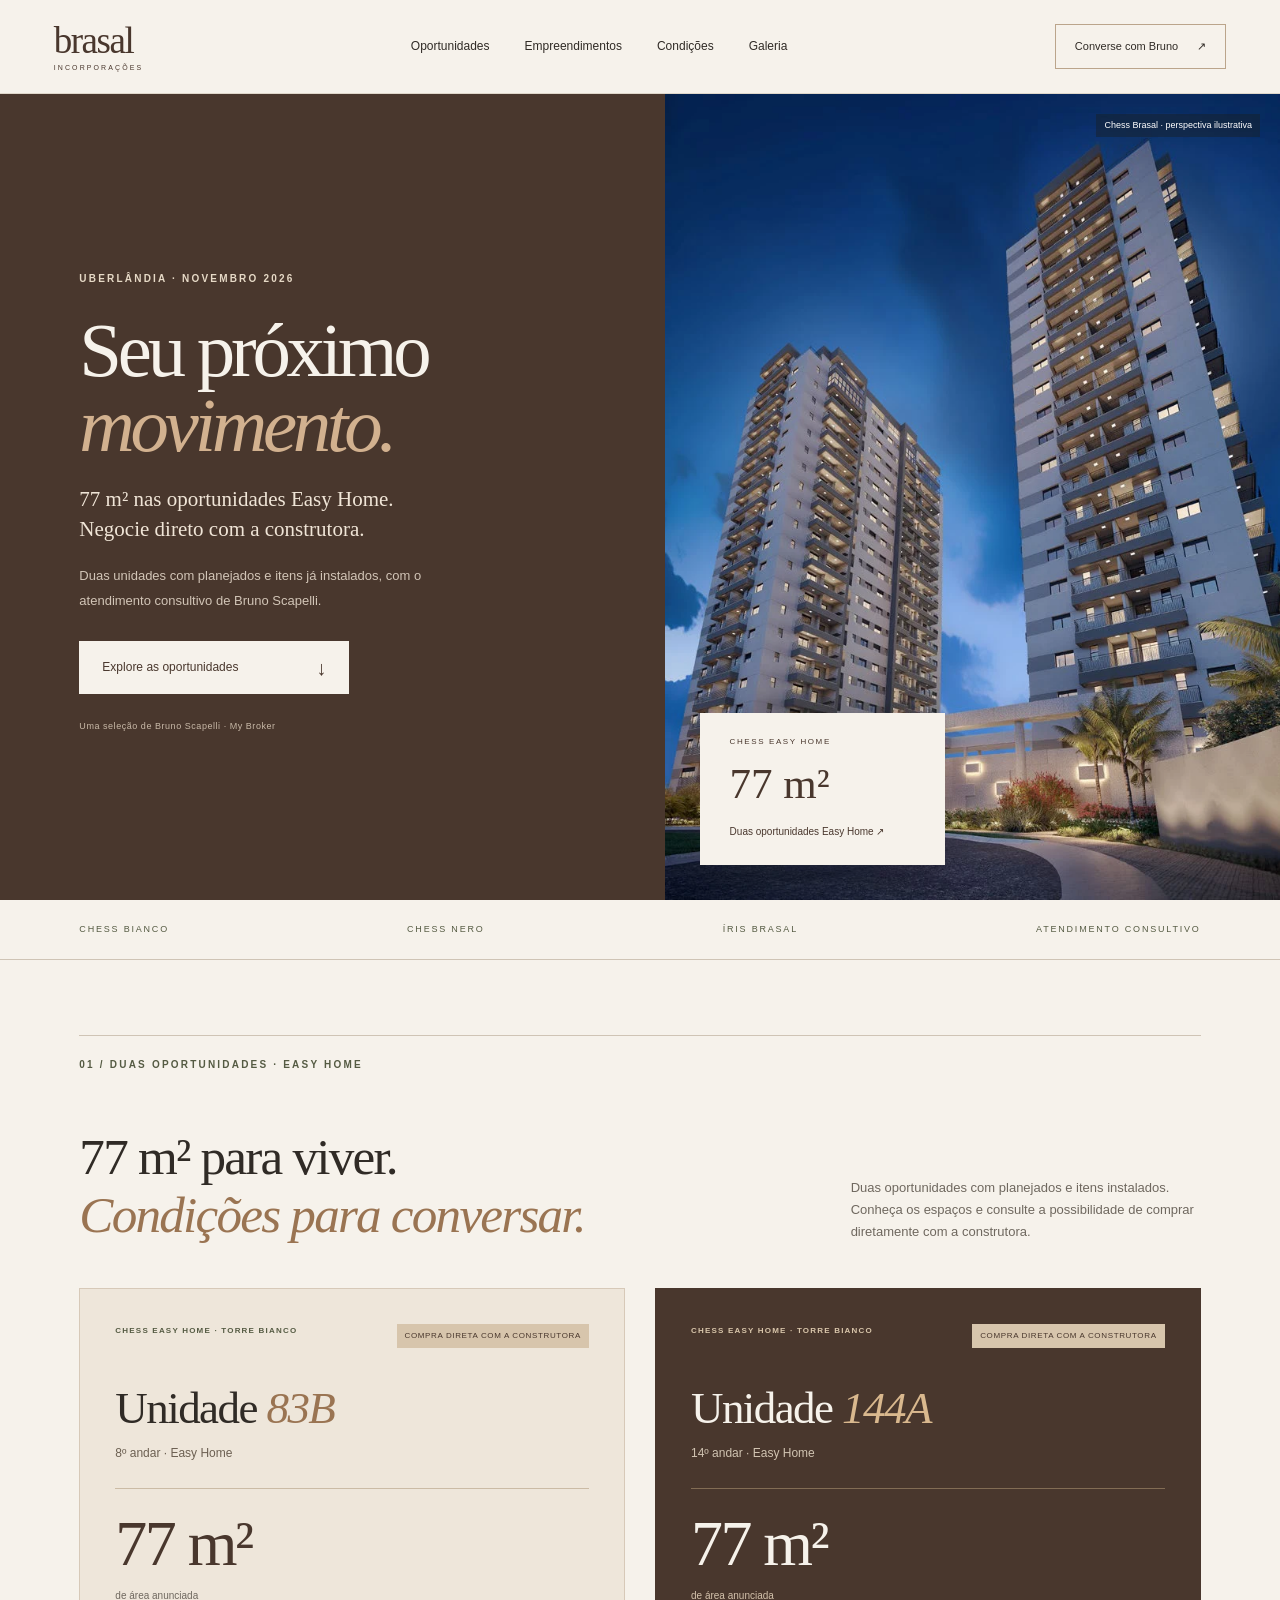
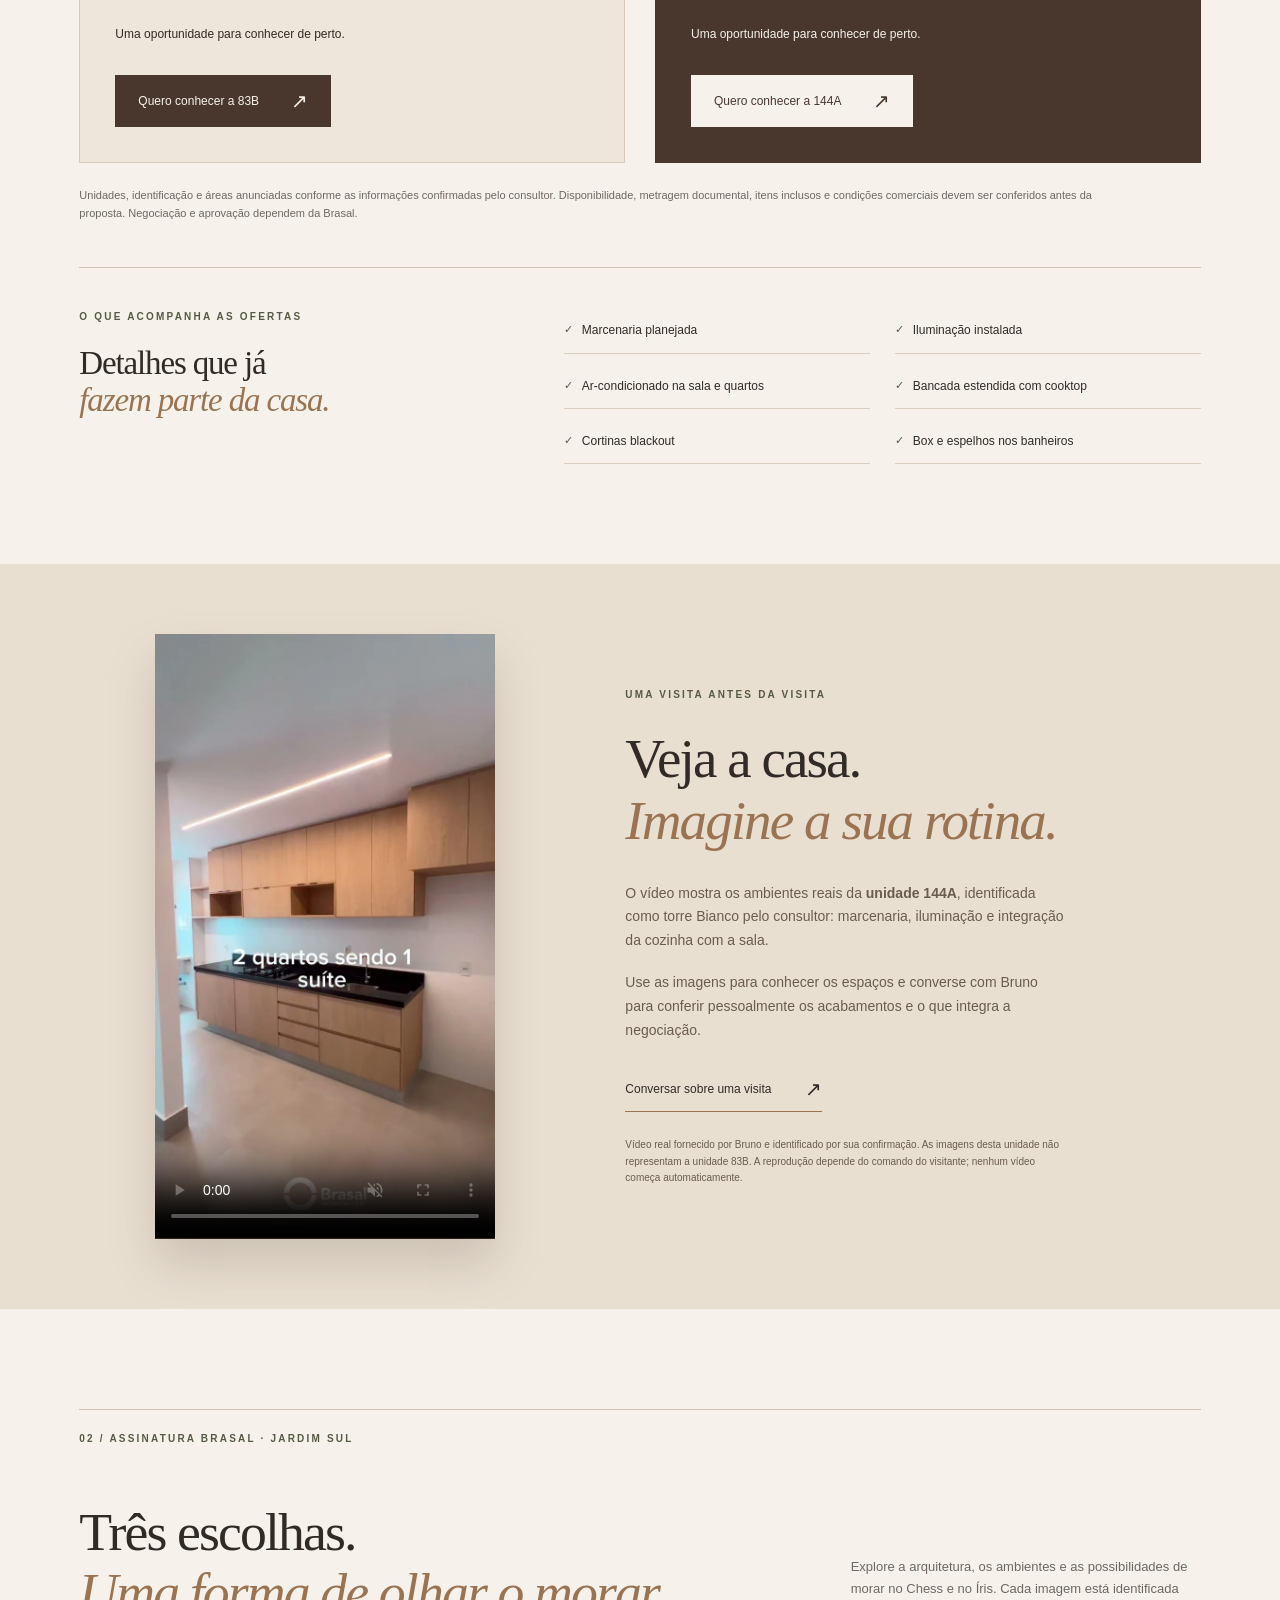
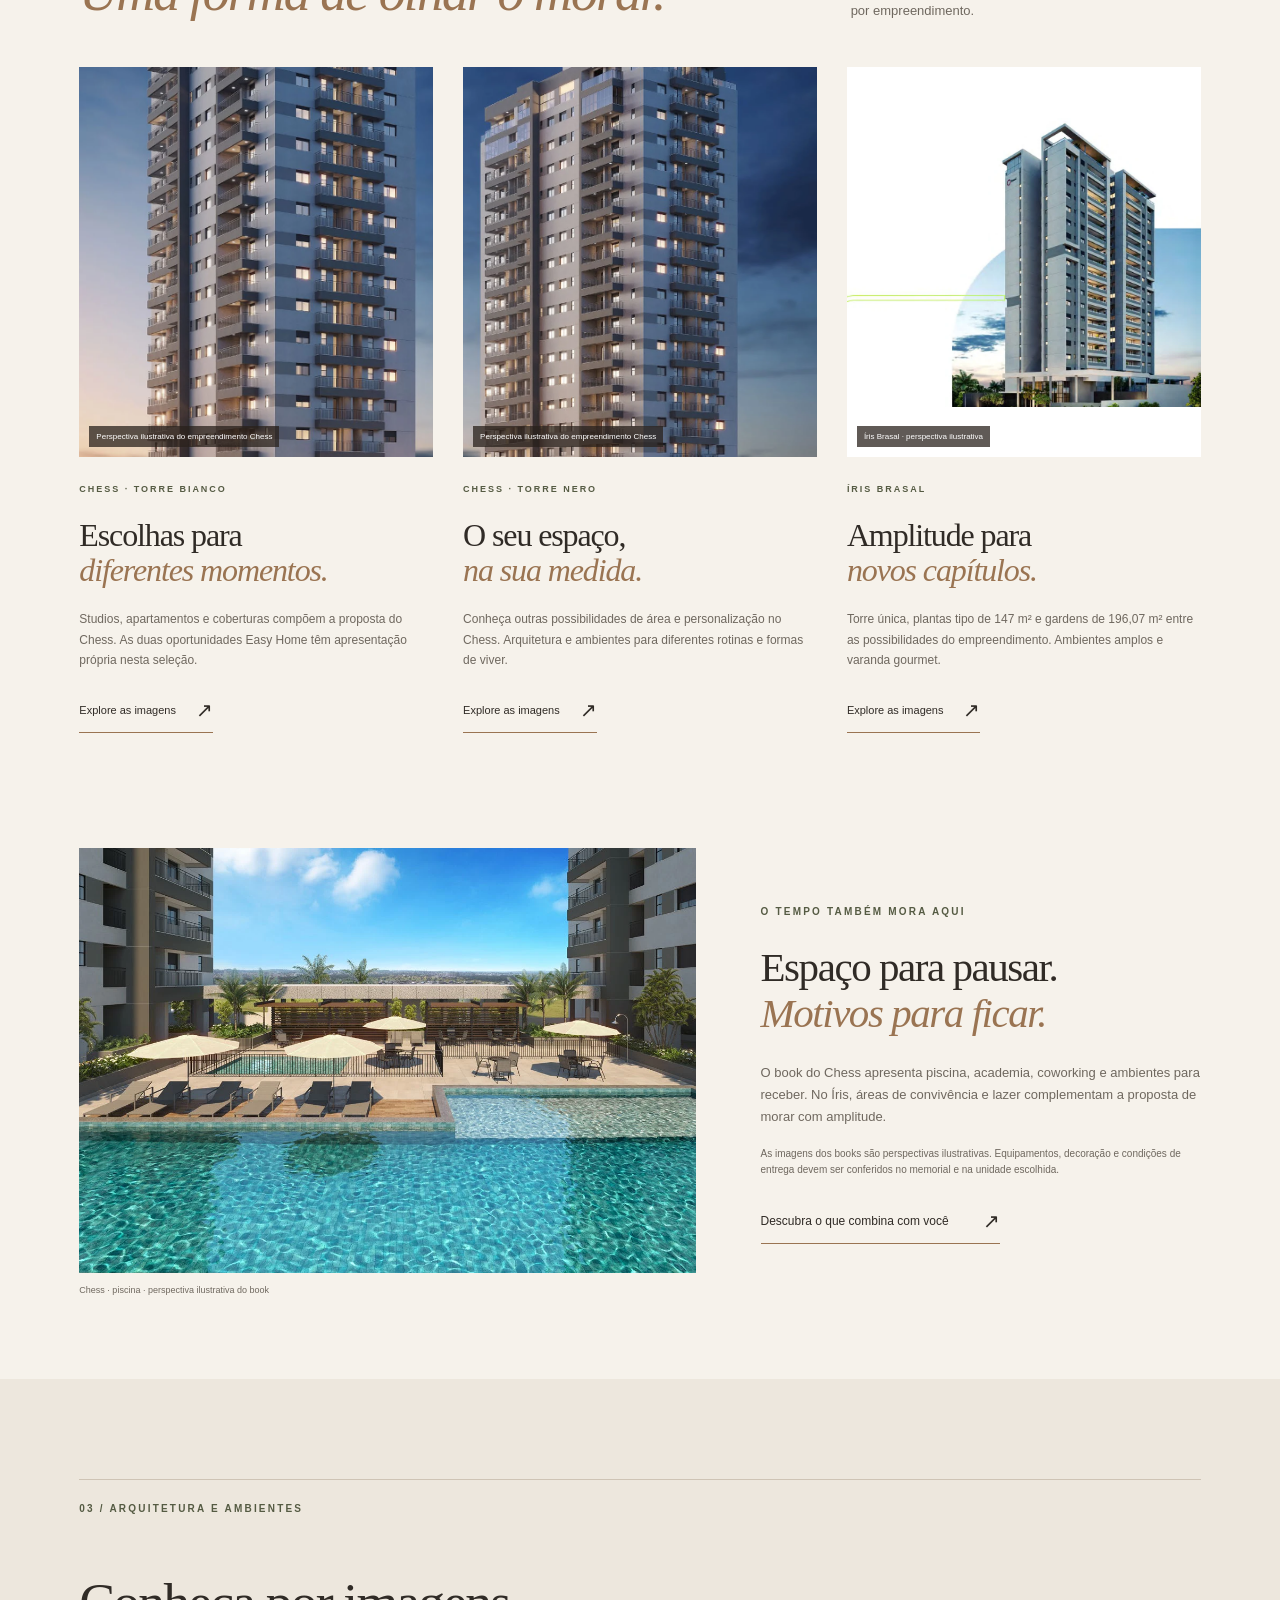
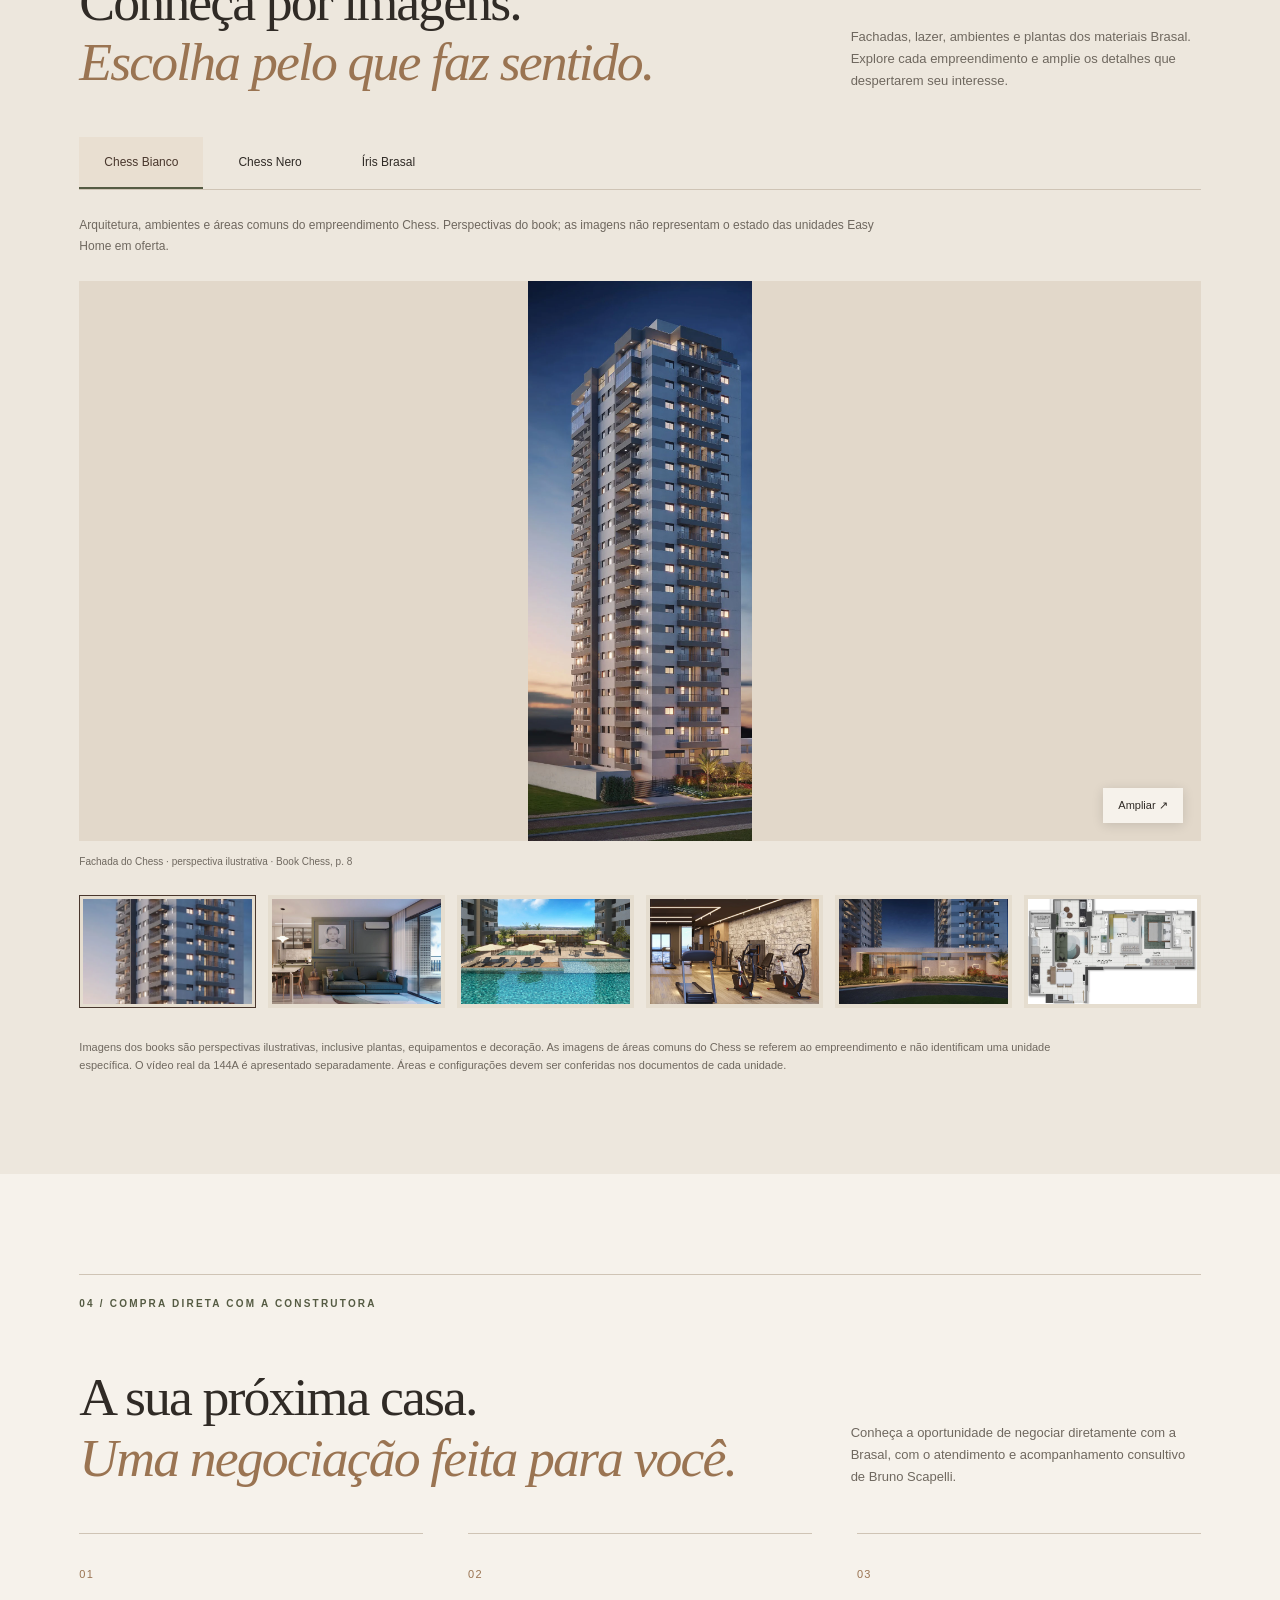
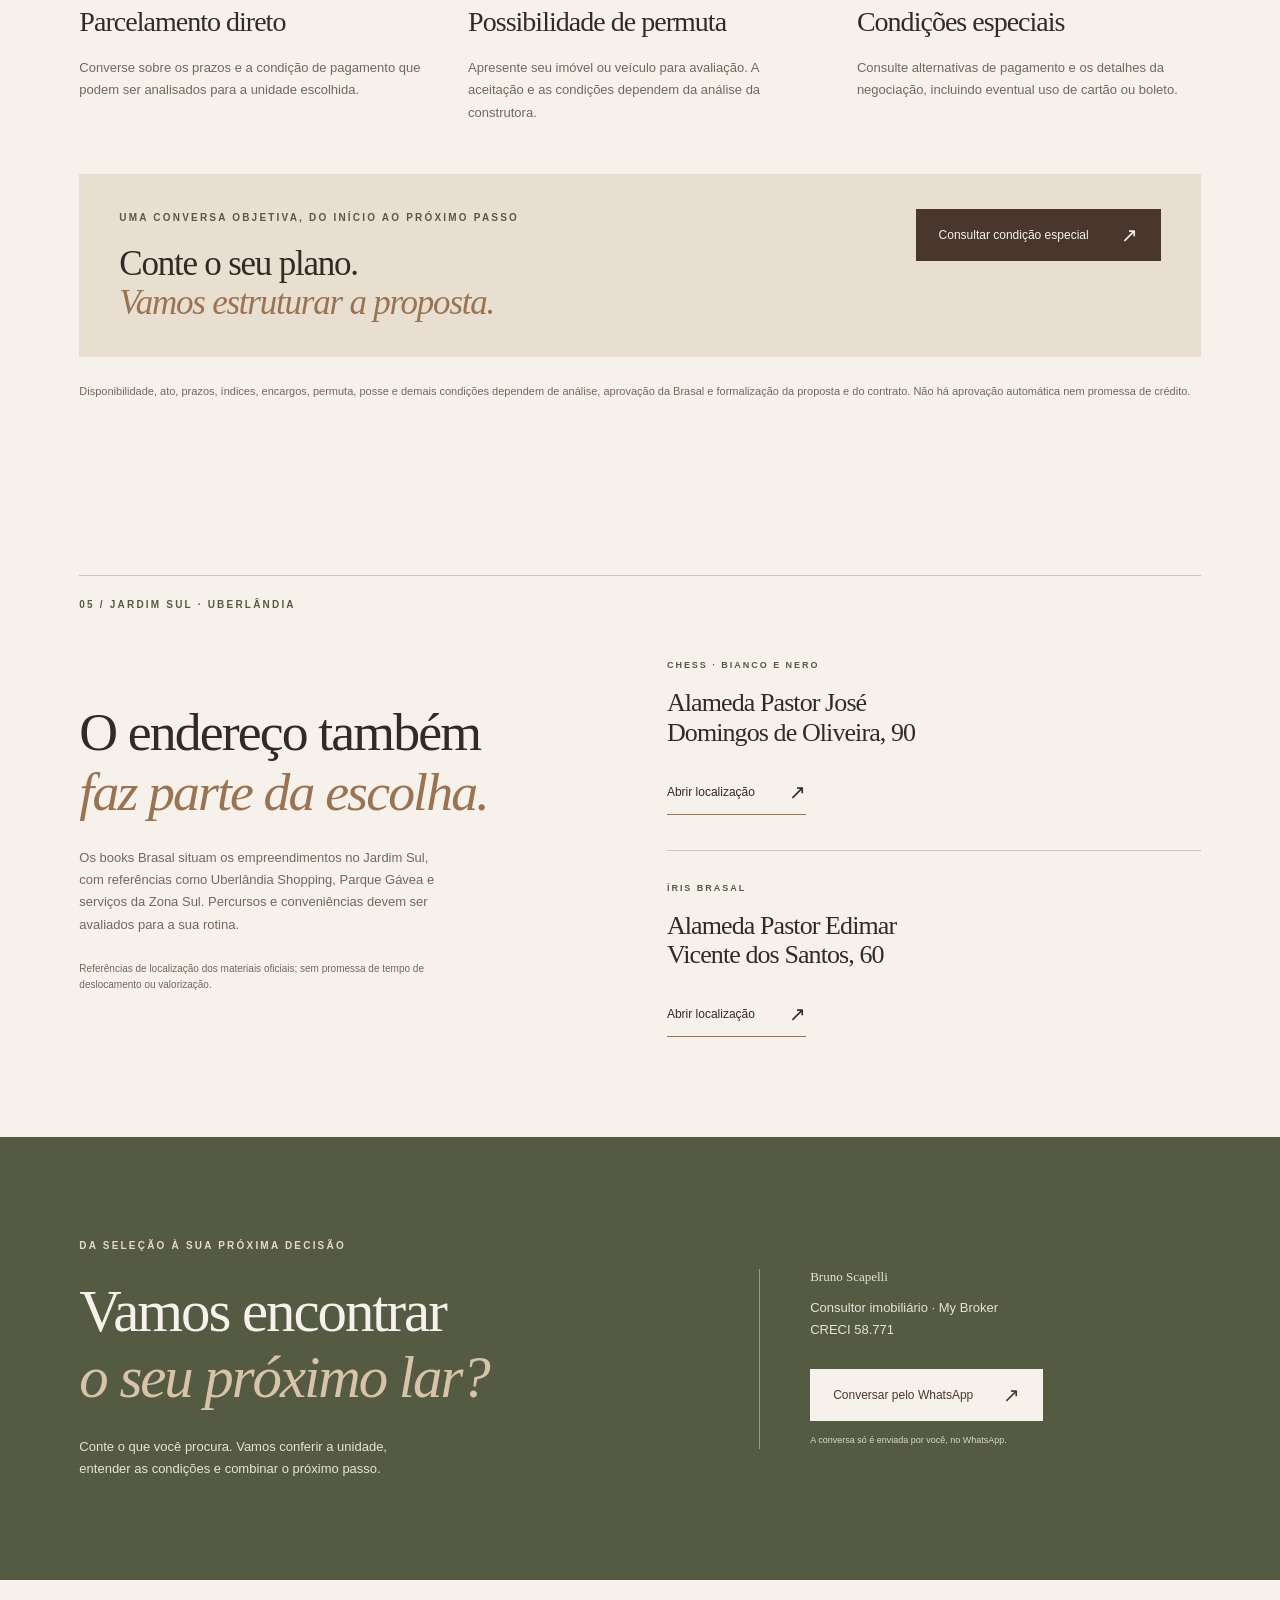
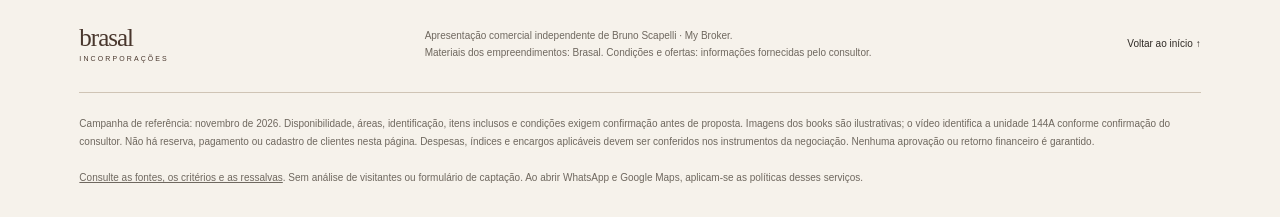
==== commit ce3a9f22: "Revise Brasal to visual offers without public prices" ====
--- a/brasalincorporaçoes/index.html
+++ b/brasalincorporaçoes/index.html
@@ -1,18 +1,18 @@
-<!doctype html><html lang="pt-BR"><head><meta charset="utf-8"><meta name="viewport" content="width=device-width,initial-scale=1"><title>Brasal | Oportunidades Chess Easy Home e Íris | Bruno Scapelli</title><meta name="description" content="Duas oportunidades Chess Easy Home, condições especiais Brasal em novembro de 2026 e uma seleção Chess Bianco, Chess Nero e Íris. Atendimento de Bruno Scapelli, My Broker."><meta name="theme-color" content="#f6f2eb"><link rel="canonical" href="https://brunoscapellimybroker.github.io/brasalincorpora%C3%A7oes/"><meta property="og:type" content="website"><meta property="og:locale" content="pt_BR"><meta property="og:title" content="Brasal · Seu próximo movimento, em condições especiais"><meta property="og:description" content="Chess Easy Home: 83B por R$ 794 mil e 144A por R$ 847 mil à vista. Conheça as condições informadas para novembro de 2026."><meta property="og:url" content="https://brunoscapellimybroker.github.io/brasalincorpora%C3%A7oes/"><meta property="og:image" content="https://brunoscapellimybroker.github.io/brasalincorpora%C3%A7oes/assets/chess-chegada-1.webp"><link rel="icon" href="favicon.svg" type="image/svg+xml"><link rel="stylesheet" href="styles.css"><link rel="stylesheet" href="brasal.css"><script src="app.js" defer></script></head>
-<body><a class="skip" href="#conteudo">Ir para o conteúdo</a><header class="header"><a class="brand brasal-brand" href="#inicio" aria-label="Brasal, início">brasal<span>INCORPORAÇÕES</span></a><nav aria-label="Navegação principal"><a href="#oportunidades">Oportunidades</a><a href="#empreendimentos">Empreendimentos</a><a href="#condicoes">Condições</a><a href="#analise">Valor por m²</a></nav><a class="header-contact" href="#contato">Converse com Bruno <span aria-hidden="true">↗</span></a><button class="menu-toggle" aria-label="Abrir menu" aria-controls="mobile-nav" aria-expanded="false" type="button"><span></span><span></span></button></header><nav id="mobile-nav" class="mobile-nav" aria-label="Navegação para celular" hidden><a href="#oportunidades">Oportunidades</a><a href="#empreendimentos">Empreendimentos</a><a href="#condicoes">Condições</a><a href="#analise">Valor por m²</a><a href="#contato">Contato</a></nav>
-<main id="conteudo"><section class="brasal-hero" id="inicio"><div class="brasal-hero-copy"><p class="eyebrow light">UBERLÂNDIA · NOVEMBRO 2026</p><h1>Seu próximo<br><em>movimento.</em></h1><p class="hero-subtitle">Apartamentos Brasal.<br>Condições especiais para uma nova fase.</p><p class="hero-description">Duas oportunidades Chess Easy Home, com planejados e itens já instalados.</p><a class="button button-light" href="#oportunidades">Explore as oportunidades <span aria-hidden="true">↓</span></a><div class="hero-signature">Uma seleção de Bruno Scapelli · My Broker</div></div><figure class="brasal-hero-image"><img src="assets/chess-hero-1.webp" alt="Perspectiva ilustrativa das duas torres do Chess Brasal" width="1000" height="1300" fetchpriority="high"><figcaption>Chess Brasal · perspectiva ilustrativa</figcaption><a class="hero-offer" href="#oportunidades"><small>CHESS EASY HOME</small><strong>R$ 794 mil</strong><span>Unidade 83B · à vista ↗</span></a></figure></section>
-<div class="campaign-strip"><span>CHESS BIANCO</span><span>CHESS NERO</span><span>ÍRIS BRASAL</span><span>ATENDIMENTO CONSULTIVO</span></div>
-<section class="section-wrap opportunities" id="oportunidades"><div class="section-number">01 / DUAS OPORTUNIDADES · EASY HOME</div><div class="section-heading"><h2>Mais casa pronta.<br><em>Menos espera para viver.</em></h2><p>Condições especiais informadas pelo consultor para novembro. Valores à vista, sujeitos à confirmação de disponibilidade e aprovação da Brasal.</p></div><div class="offer-grid"><article class="offer-card"><div class="offer-top"><p class="eyebrow">CHESS EASY HOME · TORRE BIANCO</p><span class="offer-tag">ECONOMIA DE R$ 88.500</span></div><h3>Unidade <em>83B</em></h3><p class="offer-specs">77 m² anunciados <span>·</span> 8º andar</p><div class="offer-price"><del>De R$ 882.500</del><p>R$ 794.000 <small>à vista</small></p></div><div class="offer-metrics"><div><strong>R$ 10.311,69</strong><span>por m² anunciado</span></div><div><strong>10,03%</strong><span>de desconto sobre a referência</span></div></div><a class="button button-coffee" data-wa="Quero conhecer a oportunidade Chess Bianco 83B, anunciada por R$ 794.000 à vista." href="#contato">Quero conhecer a 83B <span aria-hidden="true">↗</span></a></article><article class="offer-card feature-offer"><div class="offer-top"><p class="eyebrow">CHESS EASY HOME · TORRE BIANCO</p><span class="offer-tag">ECONOMIA DE R$ 94.160</span></div><h3>Unidade <em>144A</em></h3><p class="offer-specs">77 m² anunciados <span>·</span> 14º andar</p><div class="offer-price"><del>De R$ 941.160</del><p>R$ 847.000 <small>à vista</small></p></div><div class="offer-metrics"><div><strong>R$ 11.000</strong><span>por m² anunciado</span></div><div><strong>10,00%</strong><span>de desconto sobre a referência</span></div></div><a class="button button-coffee" data-wa="Quero conhecer a oportunidade Chess Bianco 144A, anunciada por R$ 847.000 à vista." href="#contato">Quero conhecer a 144A <span aria-hidden="true">↗</span></a></article></div><p class="source-note offers-note">Ofertas especiais, identificação das unidades e áreas anunciadas conforme os textos e a confirmação de Bruno. R$/m² = preço à vista ÷ 77 m² anunciados; áreas definitivas e itens da unidade devem ser conferidos na documentação. Preços promocionais não se acumulam automaticamente com parcelamento ou permuta. Despesas de transferência e demais encargos não estão incluídos nos cálculos.</p><div class="included"><div><p class="eyebrow">O QUE ACOMPANHA AS OFERTAS</p><h3>Detalhes que já<br><em>fazem parte da casa.</em></h3></div><ul><li>Marcenaria planejada</li><li>Iluminação instalada</li><li>Ar-condicionado na sala e quartos</li><li>Bancada estendida com cooktop</li><li>Cortinas blackout</li><li>Box e espelhos nos banheiros</li></ul></div></section>
-<section class="video-story" id="video"><div class="video-frame"><video controls muted playsinline preload="metadata" poster="assets/bianco-144a-poster.webp" aria-label="Vídeo real da unidade 144A, torre Bianco, conforme identificação confirmada pelo consultor"><source src="assets/bianco-144a-visita.mp4" type="video/mp4">Seu navegador não suporta este vídeo. <a href="assets/bianco-144a-visita.mp4">Abrir vídeo da unidade 144A</a>.</video></div><div class="video-copy"><p class="eyebrow">UMA VISITA ANTES DA VISITA</p><h2>Veja a casa.<br><em>Imagine a sua rotina.</em></h2><p>O vídeo mostra os ambientes reais da <strong>unidade 144A</strong>, identificada como torre Bianco pelo consultor: marcenaria, iluminação e integração da cozinha com a sala.</p><p>Use as imagens para conhecer os espaços e converse com Bruno para conferir pessoalmente os acabamentos e o que integra a negociação.</p><a class="text-link" data-wa="Vi o vídeo da unidade 144A e quero combinar uma visita para conhecer os ambientes e os itens incluídos." href="#contato">Conversar sobre uma visita <span aria-hidden="true">↗</span></a><p class="source-note">Vídeo real fornecido por Bruno e identificado por sua confirmação. As imagens desta unidade não representam a unidade 83B. A reprodução depende do comando do visitante; nenhum vídeo começa automaticamente.</p></div></section>
-<section class="section-wrap developments" id="empreendimentos"><div class="section-number">02 / ASSINATURA BRASAL · JARDIM SUL</div><div class="section-heading"><h2>Três escolhas.<br><em>Uma forma de olhar o morar.</em></h2><p>Conheça os empreendimentos das tabelas enviadas e explore outras possibilidades de planta, metragem e acabamento.</p></div><div class="development-grid"><article><figure><img src="assets/chess-fachada-1.webp" alt="Perspectiva ilustrativa de uma torre do Chess Brasal" loading="lazy" width="700" height="1000"><figcaption>Perspectiva ilustrativa do empreendimento Chess</figcaption></figure><div><p class="eyebrow">CHESS · TORRE BIANCO</p><h3>Escolhas para<br><em>diferentes momentos.</em></h3><p>Studios, apartamentos e coberturas nas referências da tabela. As ofertas Easy Home ganham destaque próprio nesta seleção.</p><a href="#unidades" class="text-link" data-project="bianco">Explorar tabela Bianco <span aria-hidden="true">↗</span></a></div></article><article><figure><img src="assets/chess-torres-1.webp" alt="Outra perspectiva ilustrativa do conjunto Chess Brasal, com suas duas torres" loading="lazy" width="700" height="1000"><figcaption>Perspectiva ilustrativa do empreendimento Chess</figcaption></figure><div><p class="eyebrow">CHESS · TORRE NERO</p><h3>O seu espaço,<br><em>na sua medida.</em></h3><p>Consulte as diferentes áreas e personalizações da torre Nero. Os valores da tabela geral são apresentados separadamente das ofertas especiais.</p><a href="#unidades" class="text-link" data-project="nero">Explorar tabela Nero <span aria-hidden="true">↗</span></a></div></article><article><figure><img src="assets/iris-fachada-1.webp" alt="Perspectiva ilustrativa da torre única do Íris Brasal" loading="lazy" width="900" height="1000"><figcaption>Íris Brasal · perspectiva ilustrativa</figcaption></figure><div><p class="eyebrow">ÍRIS BRASAL</p><h3>Amplitude para<br><em>novos capítulos.</em></h3><p>Torre única, plantas tipo de 147 m² e gardens de 196,07 m² entre as unidades da tabela recebida. Uma proposta de ambientes amplos e varanda gourmet.</p><a href="#unidades" class="text-link" data-project="iris">Explorar tabela Íris <span aria-hidden="true">↗</span></a></div></article></div></section>
-<section class="section-wrap amenities-story"><figure><img src="assets/chess-piscina-1.webp" alt="Perspectiva ilustrativa da piscina e área de lazer do Chess Brasal" loading="lazy" width="1600" height="1100"><figcaption>Chess · piscina · perspectiva ilustrativa do book</figcaption></figure><div><p class="eyebrow">O TEMPO TAMBÉM MORA AQUI</p><h2>Espaço para pausar.<br><em>Motivos para ficar.</em></h2><p>O book do Chess apresenta piscina, academia, coworking e ambientes para receber. No Íris, áreas de convivência e lazer complementam a proposta de morar com amplitude.</p><p class="source-note">As imagens dos books são perspectivas ilustrativas. Equipamentos, decoração e condições de entrega devem ser conferidos no memorial e na unidade escolhida.</p><a class="text-link" href="#contato">Descubra o que combina com você <span aria-hidden="true">↗</span></a></div></section>
-<section class="section-wrap inventory-section" id="unidades"><div class="section-number">03 / EXPLORE AS POSSIBILIDADES</div><div class="section-heading"><h2>Uma seleção para<br><em>começar a conversa.</em></h2><p>Referência das tabelas de novembro de 2026. Consulte por empreendimento, área e unidade; confirme o estoque com Bruno.</p></div><div class="inventory-controls"><label>Empreendimento<select id="project-filter" aria-label="Empreendimento"><option value="bianco">Chess Bianco</option><option value="nero">Chess Nero</option><option value="iris">Íris Brasal</option></select></label><label>Unidade<input id="unit-filter" type="search" placeholder="Ex.: 112" inputmode="numeric"></label><label>Área privativa<select id="area-filter" aria-label="Área privativa"><option value="all">Todas</option><option value="small">Até 80 m²</option><option value="medium">Acima de 80 até 110 m²</option><option value="large">Acima de 110 m²</option></select></label></div><div class="table-scroll" tabindex="0" role="region" aria-label="Tabela de outras unidades Brasal"><table class="inventory-table"><caption id="inventory-count" aria-live="polite">Carregando referência das tabelas…</caption><thead><tr><th scope="col">Unidade / andar</th><th scope="col">Área privativa</th><th scope="col">Personalização</th><th scope="col">Preço de tabela</th><th scope="col">R$/m²</th><th scope="col">Consultar</th></tr></thead><tbody id="inventory-body"></tbody></table></div><button class="text-link" id="more-units" type="button" hidden>Ver mais unidades <span aria-hidden="true">↓</span></button><p class="source-note">Consulta de referência, sem atualização automática de estoque. Unidades Easy Home são apresentadas nas ofertas do consultor acima, não nesta listagem geral. R$/m² da tabela usa a área privativa específica, que pode diferir da área arredondada dos anúncios. Os preços de tabela não representam descontos negociados nem as condições à vista das ofertas.</p><noscript><p>Ative o JavaScript para consultar as unidades ou <a href="#contato">fale com Bruno</a> sobre a tabela de seu interesse.</p></noscript></section>
-<section class="section-wrap financing" id="condicoes"><div class="section-number">04 / CONDIÇÕES COMERCIAIS · NOVEMBRO 2026</div><div class="section-heading"><h2>Uma boa oportunidade.<br><em>Uma proposta bem construída.</em></h2><p>Condições gerais informadas para negociação direta com a construtora. Cada proposta depende da análise e aprovação da Brasal.</p></div><div class="finance-grid"><div class="finance-table-wrap"><h3>Parcelamento direto</h3><table class="finance-table"><caption>Entrada e encargos informados por prazo</caption><thead><tr><th scope="col">Prazo</th><th scope="col">Ato</th><th scope="col">Condição informada</th></tr></thead><tbody><tr><td>Até 6x</td><td>15%</td><td>Fixo, sem correção</td></tr><tr><td>7 a 12x</td><td>20%</td><td>0,6% a.m.</td></tr><tr><td>13 a 24x</td><td>25%</td><td>0,75% a.m. + IPCA a.a.</td></tr><tr><td>25 a 36x</td><td>30%</td><td>0,95% a.m. + IPCA a.a.</td></tr><tr><td>Acima de 36x</td><td>40%</td><td>1% a.m. + IPCA a.a.</td></tr></tbody></table><p class="source-note">Taxas e periodicidade reproduzidas conforme comunicação comercial recebida. Forma de incidência, indexação, encargos e custo total serão definidos e confirmados na proposta e no contrato. Não é simulação de financiamento.</p></div><div class="negotiation"><h3>Possibilidades de negociação</h3><dl><div><dt>Imóvel na negociação</dt><dd>Permuta em imóvel de até 40% do valor de tabela, sujeita à avaliação.</dd></div><div><dt>Veículos</dt><dd>Análise com referência na Tabela FIPE, mediante aprovação.</dd></div><div><dt>Cartão ou boleto</dt><dd>Cartão em até 12x ou boleto em até 10x, conforme as condições aprovadas.</dd></div><div><dt>Posse do imóvel</dt><dd>Condição informada: com 40% do valor pago, com alienação fiduciária e formalização aplicável.</dd></div></dl></div></div><div class="finance-callout"><p><strong>Condições gerais e ofertas especiais são negociações distintas.</strong> Os preços promocionais de R$ 794 mil e R$ 847 mil são à vista. Permuta, parcelamento, posse, despesas de escritura, registro, ITBI e demais encargos exigem confirmação específica; não há promessa de aprovação de crédito.</p><a class="text-link" data-wa="Quero avaliar uma proposta Brasal e entender quais condições de pagamento e eventual permuta se aplicam ao meu caso." href="#contato">Estruturar minha proposta <span aria-hidden="true">↗</span></a></div></section>
-<section class="section-wrap value-section" id="analise"><div class="section-number">05 / VALOR COM CONTEXTO</div><div class="value-heading"><div><p class="eyebrow">O QUE TORNA ESTAS OFERTAS INTERESSANTES</p><h2>Olhe o preço.<br><em>Considere o conjunto.</em></h2></div><p>Desconto sobre a referência informada, itens já instalados e a possibilidade de conhecer o apartamento pronto. O valor por m² ajuda a comparar, mas não conta toda a história.</p></div><div class="value-grid"><div class="value-summary"><div><span>83B · menor desembolso entre as duas</span><strong>R$ 10.311,69<small>/m² anunciado</small></strong><p>R$ 88.500 a menos que o preço de referência informado, com o pacote de itens apresentado.</p></div><div><span>144A · opção no 14º andar</span><strong>R$ 11.000<small>/m² anunciado</small></strong><p>R$ 94.160 a menos que o preço de referência informado. O vídeo real ajuda a conhecer seus ambientes.</p></div></div><div class="comparison-context"><h3>Referências que ajudam<br><em>a fazer as perguntas certas.</em></h3><p>Referências de preço no Parque Una, Belgrávia e Parque Karaíba ajudam a contextualizar a escolha. Confira as datas e as diferenças entre os produtos.</p><div id="comparison-content"><p class="source-note">Conferindo referências de preço por m²…</p></div><p class="source-note">São preços pedidos ou de tabela, não valores de vendas realizadas. Projetos, metragens, vagas, acabamento, fase de obra e forma de pagamento diferem. Não calculamos uma média regional nem prometemos valorização ou rentabilidade.</p></div></div><details class="methodology"><summary>Entenda as contas e as fontes <span aria-hidden="true">+</span></summary><div id="comparison-sources"></div><p>Ofertas: R$ 794.000 ÷ 77 m² = R$ 10.311,69/m²; R$ 847.000 ÷ 77 m² = R$ 11.000/m². As áreas de 77 m² são as anunciadas nos textos confirmados pelo consultor. Os descontos usam os respectivos preços de referência promocionais, não uma avaliação de mercado.</p><p>A análise é contextual e não substitui avaliação imobiliária. Preços de tabela a prazo e preços à vista não são economicamente equivalentes sem analisar o fluxo e os encargos. Informações consultadas em 6 de novembro de 2026.</p></details></section>
-<section class="section-wrap location-brasal" id="localizacao"><div class="section-number">06 / JARDIM SUL · UBERLÂNDIA</div><div class="location-grid"><div><h2>O endereço também<br><em>faz parte da escolha.</em></h2><p>Os books Brasal situam os empreendimentos no Jardim Sul, com referências como Uberlândia Shopping, Parque Gávea e serviços da Zona Sul. Percursos e conveniências devem ser avaliados para a sua rotina.</p><p class="source-note">Referências de localização dos materiais oficiais; sem promessa de tempo de deslocamento ou valorização.</p></div><div class="addresses"><div><p class="eyebrow">CHESS · BIANCO E NERO</p><h3>Alameda Pastor José<br>Domingos de Oliveira, 90</h3><a class="text-link" href="https://www.google.com/maps/search/?api=1&amp;query=Alameda+Pastor+Jose+Domingos+de+Oliveira+90+Uberlandia" target="_blank" rel="noopener noreferrer">Abrir localização <span aria-hidden="true">↗</span></a></div><div><p class="eyebrow">ÍRIS BRASAL</p><h3>Alameda Pastor Edimar<br>Vicente dos Santos, 60</h3><a class="text-link" href="https://www.google.com/maps/search/?api=1&amp;query=Alameda+Pastor+Edimar+Vicente+dos+Santos+60+Uberlandia" target="_blank" rel="noopener noreferrer">Abrir localização <span aria-hidden="true">↗</span></a></div></div></div></section>
-<section class="contact section-wrap" id="contato"><div><p class="eyebrow light">DA SELEÇÃO À SUA PRÓXIMA DECISÃO</p><h2>Vamos encontrar<br><em>o seu próximo lar?</em></h2><p>Conte o que você procura. Vamos conferir a unidade, entender as condições e combinar o próximo passo.</p></div><div class="advisor"><p class="advisor-name">Bruno Scapelli</p><p>Consultor imobiliário · My Broker<br>CRECI 58.771</p><a class="button button-light" data-wa="Vi a seleção Brasal e quero conversar sobre as oportunidades, disponibilidade e condições de novembro de 2026." href="https://wa.me/5534998786607" target="_blank" rel="noopener noreferrer">Conversar pelo WhatsApp <span aria-hidden="true">↗</span></a><small>A conversa só é enviada por você, no WhatsApp.</small></div></section></main>
-<footer class="footer section-wrap"><div class="footer-top"><a class="brand brasal-brand" href="#inicio">brasal<span>INCORPORAÇÕES</span></a><p>Apresentação comercial independente de Bruno Scapelli · My Broker.<br>Materiais dos empreendimentos: Brasal. Condições e ofertas: informações fornecidas pelo consultor.</p><a href="#inicio">Voltar ao início ↑</a></div><p>Campanha de referência: novembro de 2026. Disponibilidade, áreas, identificação, itens inclusos e condições exigem confirmação antes de proposta. Imagens dos books são ilustrativas; o vídeo identifica a unidade 144A conforme confirmação do consultor. Não há reserva, pagamento ou cadastro de clientes nesta página. Despesas, índices e encargos aplicáveis devem ser conferidos nos instrumentos da negociação. Nenhuma aprovação ou retorno financeiro é garantido.</p><p>As tabelas gerais e as ofertas promocionais são fontes distintas. <a href="fontes-e-condicoes.txt">Consulte as fontes, os critérios e as ressalvas</a>. Sem análise de visitantes ou formulário de captação. Ao abrir WhatsApp e Google Maps, aplicam-se as políticas desses serviços.</p></footer>
-</body></html>
+<!doctype html><html lang="pt-BR"><head><meta charset="utf-8"><meta name="viewport" content="width=device-width,initial-scale=1"><title>Brasal | Oportunidades Chess Easy Home e Íris | Bruno Scapelli</title><meta name="description" content="Duas oportunidades Chess Easy Home, condições especiais Brasal em novembro de 2026 e uma seleção Chess Bianco, Chess Nero e Íris. Atendimento de Bruno Scapelli, My Broker."><meta name="theme-color" content="#f6f2eb"><link rel="canonical" href="https://brunoscapellimybroker.github.io/brasalincorpora%C3%A7oes/"><meta property="og:type" content="website"><meta property="og:locale" content="pt_BR"><meta property="og:title" content="Brasal · Seu próximo movimento, em condições especiais"><meta property="og:description" content="Duas oportunidades Chess Easy Home de 77 m², com planejados e negociação direta com a construtora. Explore também Chess Bianco, Chess Nero e Íris Brasal."><meta property="og:url" content="https://brunoscapellimybroker.github.io/brasalincorpora%C3%A7oes/"><meta property="og:image" content="https://brunoscapellimybroker.github.io/brasalincorpora%C3%A7oes/assets/chess-chegada-1.webp"><link rel="icon" href="favicon.svg" type="image/svg+xml"><link rel="stylesheet" href="styles.css"><link rel="stylesheet" href="brasal.css"><script src="app.js" defer></script></head>
+<body><a class="skip" href="#conteudo">Ir para o conteúdo</a><header class="header"><a class="brand brasal-brand" href="#inicio" aria-label="Brasal, início">brasal<span>INCORPORAÇÕES</span></a><nav aria-label="Navegação principal"><a href="#oportunidades">Oportunidades</a><a href="#empreendimentos">Empreendimentos</a><a href="#condicoes">Condições</a><a href="#galeria">Galeria</a></nav><a class="header-contact" href="#contato">Converse com Bruno <span aria-hidden="true">↗</span></a><button class="menu-toggle" aria-label="Abrir menu" aria-controls="mobile-nav" aria-expanded="false" type="button"><span></span><span></span></button></header><nav id="mobile-nav" class="mobile-nav" aria-label="Navegação para celular" hidden><a href="#oportunidades">Oportunidades</a><a href="#empreendimentos">Empreendimentos</a><a href="#condicoes">Condições</a><a href="#galeria">Galeria</a><a href="#contato">Contato</a></nav>
+<main id="conteudo"><section class="brasal-hero" id="inicio"><div class="brasal-hero-copy"><p class="eyebrow light">UBERLÂNDIA · NOVEMBRO 2026</p><h1>Seu próximo<br><em>movimento.</em></h1><p class="hero-subtitle">77 m² nas oportunidades Easy Home.<br>Negocie direto com a construtora.</p><p class="hero-description">Duas unidades com planejados e itens já instalados, com o atendimento consultivo de Bruno Scapelli.</p><a class="button button-light" href="#oportunidades">Explore as oportunidades <span aria-hidden="true">↓</span></a><div class="hero-signature">Uma seleção de Bruno Scapelli · My Broker</div></div><figure class="brasal-hero-image"><img src="assets/chess-hero-1.webp" alt="Perspectiva ilustrativa das duas torres do Chess Brasal" width="1000" height="1300" fetchpriority="high"><figcaption>Chess Brasal · perspectiva ilustrativa</figcaption><a class="hero-offer" href="#oportunidades"><small>CHESS EASY HOME</small><strong>77 m²</strong><span>Duas oportunidades Easy Home ↗</span></a></figure></section>
+<div class="campaign-strip"><span>CHESS BIANCO</span><span>CHESS NERO</span><span>ÍRIS BRASAL</span><span>ATENDIMENTO CONSULTIVO</span></div>
+<section class="section-wrap opportunities" id="oportunidades"><div class="section-number">01 / DUAS OPORTUNIDADES · EASY HOME</div><div class="section-heading"><h2>77 m² para viver.<br><em>Condições para conversar.</em></h2><p>Duas oportunidades com planejados e itens instalados. Conheça os espaços e consulte a possibilidade de comprar diretamente com a construtora.</p></div><div class="offer-grid"><article class="offer-card"><div class="offer-top"><p class="eyebrow">CHESS EASY HOME · TORRE BIANCO</p><span class="offer-tag">COMPRA DIRETA COM A CONSTRUTORA</span></div><h3>Unidade <em>83B</em></h3><p class="offer-specs">8º andar · Easy Home</p><div class="offer-condition"><strong>77 m²</strong><span>de área anunciada</span><p>Uma oportunidade para conhecer de perto.</p></div><a class="button button-coffee" data-wa="Quero conhecer a oportunidade Chess Bianco 83B, de 77 m², e consultar as condições para negociar diretamente com a construtora." href="#contato">Quero conhecer a 83B <span aria-hidden="true">↗</span></a></article><article class="offer-card feature-offer"><div class="offer-top"><p class="eyebrow">CHESS EASY HOME · TORRE BIANCO</p><span class="offer-tag">COMPRA DIRETA COM A CONSTRUTORA</span></div><h3>Unidade <em>144A</em></h3><p class="offer-specs">14º andar · Easy Home</p><div class="offer-condition"><strong>77 m²</strong><span>de área anunciada</span><p>Uma oportunidade para conhecer de perto.</p></div><a class="button button-coffee" data-wa="Quero conhecer a oportunidade Chess Bianco 144A, de 77 m², e consultar as condições para negociar diretamente com a construtora." href="#contato">Quero conhecer a 144A <span aria-hidden="true">↗</span></a></article></div><p class="source-note offers-note">Unidades, identificação e áreas anunciadas conforme as informações confirmadas pelo consultor. Disponibilidade, metragem documental, itens inclusos e condições comerciais devem ser conferidos antes da proposta. Negociação e aprovação dependem da Brasal.</p><div class="included"><div><p class="eyebrow">O QUE ACOMPANHA AS OFERTAS</p><h3>Detalhes que já<br><em>fazem parte da casa.</em></h3></div><ul><li>Marcenaria planejada</li><li>Iluminação instalada</li><li>Ar-condicionado na sala e quartos</li><li>Bancada estendida com cooktop</li><li>Cortinas blackout</li><li>Box e espelhos nos banheiros</li></ul></div></section>
+<section class="video-story" id="video"><div class="video-frame"><video controls muted playsinline preload="metadata" poster="assets/bianco-144a-poster.webp" aria-label="Vídeo real da unidade 144A, torre Bianco, conforme identificação confirmada pelo consultor"><source src="assets/bianco-144a-visita.mp4" type="video/mp4">Seu navegador não suporta este vídeo. <a href="assets/bianco-144a-visita.mp4">Abrir vídeo da unidade 144A</a>.</video></div><div class="video-copy"><p class="eyebrow">UMA VISITA ANTES DA VISITA</p><h2>Veja a casa.<br><em>Imagine a sua rotina.</em></h2><p>O vídeo mostra os ambientes reais da <strong>unidade 144A</strong>, identificada como torre Bianco pelo consultor: marcenaria, iluminação e integração da cozinha com a sala.</p><p>Use as imagens para conhecer os espaços e converse com Bruno para conferir pessoalmente os acabamentos e o que integra a negociação.</p><a class="text-link" data-wa="Vi o vídeo da unidade 144A e quero combinar uma visita para conhecer os ambientes e os itens incluídos." href="#contato">Conversar sobre uma visita <span aria-hidden="true">↗</span></a><p class="source-note">Vídeo real fornecido por Bruno e identificado por sua confirmação. As imagens desta unidade não representam a unidade 83B. A reprodução depende do comando do visitante; nenhum vídeo começa automaticamente.</p></div></section>
+<section class="section-wrap developments" id="empreendimentos"><div class="section-number">02 / ASSINATURA BRASAL · JARDIM SUL</div><div class="section-heading"><h2>Três escolhas.<br><em>Uma forma de olhar o morar.</em></h2><p>Explore a arquitetura, os ambientes e as possibilidades de morar no Chess e no Íris. Cada imagem está identificada por empreendimento.</p></div><div class="development-grid"><article><figure><img src="assets/chess-fachada-1.webp" alt="Perspectiva ilustrativa de uma torre do Chess Brasal" loading="lazy" width="700" height="1000"><figcaption>Perspectiva ilustrativa do empreendimento Chess</figcaption></figure><div><p class="eyebrow">CHESS · TORRE BIANCO</p><h3>Escolhas para<br><em>diferentes momentos.</em></h3><p>Studios, apartamentos e coberturas compõem a proposta do Chess. As duas oportunidades Easy Home têm apresentação própria nesta seleção.</p><a href="#galeria" class="text-link" data-gallery="bianco">Explore as imagens <span aria-hidden="true">↗</span></a></div></article><article><figure><img src="assets/chess-torres-1.webp" alt="Outra perspectiva ilustrativa do conjunto Chess Brasal, com suas duas torres" loading="lazy" width="700" height="1000"><figcaption>Perspectiva ilustrativa do empreendimento Chess</figcaption></figure><div><p class="eyebrow">CHESS · TORRE NERO</p><h3>O seu espaço,<br><em>na sua medida.</em></h3><p>Conheça outras possibilidades de área e personalização no Chess. Arquitetura e ambientes para diferentes rotinas e formas de viver.</p><a href="#galeria" class="text-link" data-gallery="nero">Explore as imagens <span aria-hidden="true">↗</span></a></div></article><article><figure><img src="assets/iris-fachada-1.webp" alt="Perspectiva ilustrativa da torre única do Íris Brasal" loading="lazy" width="900" height="1000"><figcaption>Íris Brasal · perspectiva ilustrativa</figcaption></figure><div><p class="eyebrow">ÍRIS BRASAL</p><h3>Amplitude para<br><em>novos capítulos.</em></h3><p>Torre única, plantas tipo de 147 m² e gardens de 196,07 m² entre as possibilidades do empreendimento. Ambientes amplos e varanda gourmet.</p><a href="#galeria" class="text-link" data-gallery="iris">Explore as imagens <span aria-hidden="true">↗</span></a></div></article></div></section>
+<section class="section-wrap amenities-story"><figure><img src="assets/chess-piscina-1.webp" alt="Perspectiva ilustrativa da piscina e área de lazer do Chess Brasal" loading="lazy" width="1600" height="1100"><figcaption>Chess · piscina · perspectiva ilustrativa do book</figcaption></figure><div><p class="eyebrow">O TEMPO TAMBÉM MORA AQUI</p><h2>Espaço para pausar.<br><em>Motivos para ficar.</em></h2><p>O book do Chess apresenta piscina, academia, coworking e ambientes para receber. No Íris, áreas de convivência e lazer complementam a proposta de morar com amplitude.</p><p class="source-note">As imagens dos books são perspectivas ilustrativas. Equipamentos, decoração e condições de entrega devem ser conferidos no memorial e na unidade escolhida.</p><a class="text-link" href="#contato">Descubra o que combina com você <span aria-hidden="true">↗</span></a></div></section>
+<section class="section-wrap gallery-section" id="galeria"><div class="section-number">03 / ARQUITETURA E AMBIENTES</div><div class="section-heading"><h2>Conheça por imagens.<br><em>Escolha pelo que faz sentido.</em></h2><p>Fachadas, lazer, ambientes e plantas dos materiais Brasal. Explore cada empreendimento e amplie os detalhes que despertarem seu interesse.</p></div><div class="gallery-tabs" role="tablist" aria-label="Escolha o empreendimento da galeria"><button type="button" id="gallery-tab-bianco" role="tab" aria-controls="gallery-panel" aria-selected="true" data-gallery-tab="bianco">Chess Bianco</button><button type="button" id="gallery-tab-nero" role="tab" aria-controls="gallery-panel" aria-selected="false" tabindex="-1" data-gallery-tab="nero">Chess Nero</button><button type="button" id="gallery-tab-iris" role="tab" aria-controls="gallery-panel" aria-selected="false" tabindex="-1" data-gallery-tab="iris">Íris Brasal</button></div><div id="gallery-panel" role="tabpanel" aria-labelledby="gallery-tab-bianco" tabindex="0"><p id="gallery-description" class="gallery-description">Carregando imagens oficiais…</p><figure class="gallery-main"><button type="button" id="gallery-enlarge" aria-label="Ampliar imagem selecionada"><img id="gallery-image" src="assets/chess-fachada-1.webp" alt="Perspectiva ilustrativa da fachada do Chess" width="1600" height="1200" loading="lazy"><span aria-hidden="true">Ampliar ↗</span></button><figcaption id="gallery-caption">Chess · perspectiva ilustrativa</figcaption></figure><div class="gallery-thumbnails" id="gallery-thumbnails" aria-label="Imagens disponíveis"></div></div><p class="source-note">Imagens dos books são perspectivas ilustrativas, inclusive plantas, equipamentos e decoração. As imagens de áreas comuns do Chess se referem ao empreendimento e não identificam uma unidade específica. O vídeo real da 144A é apresentado separadamente. Áreas e configurações devem ser conferidas nos documentos de cada unidade.</p><noscript><p>Habilite o JavaScript para alternar as imagens ou converse com Bruno para conhecer os materiais.</p></noscript></section>
+<section class="section-wrap financing direct-purchase" id="condicoes"><div class="section-number">04 / COMPRA DIRETA COM A CONSTRUTORA</div><div class="section-heading"><h2>A sua próxima casa.<br><em>Uma negociação feita para você.</em></h2><p>Conheça a oportunidade de negociar diretamente com a Brasal, com o atendimento e acompanhamento consultivo de Bruno Scapelli.</p></div><div class="direct-grid"><article><span class="direct-number">01</span><h3>Parcelamento direto</h3><p>Converse sobre os prazos e a condição de pagamento que podem ser analisados para a unidade escolhida.</p></article><article><span class="direct-number">02</span><h3>Possibilidade de permuta</h3><p>Apresente seu imóvel ou veículo para avaliação. A aceitação e as condições dependem da análise da construtora.</p></article><article><span class="direct-number">03</span><h3>Condições especiais</h3><p>Consulte alternativas de pagamento e os detalhes da negociação, incluindo eventual uso de cartão ou boleto.</p></article></div><div class="direct-callout"><div><p class="eyebrow">UMA CONVERSA OBJETIVA, DO INÍCIO AO PRÓXIMO PASSO</p><h3>Conte o seu plano.<br><em>Vamos estruturar a proposta.</em></h3></div><a class="button button-coffee" data-wa="Quero conhecer as oportunidades Brasal de 77 m² e avaliar uma proposta para negociar diretamente com a construtora." href="#contato">Consultar condição especial <span aria-hidden="true">↗</span></a></div><p class="source-note">Disponibilidade, ato, prazos, índices, encargos, permuta, posse e demais condições dependem de análise, aprovação da Brasal e formalização da proposta e do contrato. Não há aprovação automática nem promessa de crédito.</p></section>
+
+<section class="section-wrap location-brasal" id="localizacao"><div class="section-number">05 / JARDIM SUL · UBERLÂNDIA</div><div class="location-grid"><div><h2>O endereço também<br><em>faz parte da escolha.</em></h2><p>Os books Brasal situam os empreendimentos no Jardim Sul, com referências como Uberlândia Shopping, Parque Gávea e serviços da Zona Sul. Percursos e conveniências devem ser avaliados para a sua rotina.</p><p class="source-note">Referências de localização dos materiais oficiais; sem promessa de tempo de deslocamento ou valorização.</p></div><div class="addresses"><div><p class="eyebrow">CHESS · BIANCO E NERO</p><h3>Alameda Pastor José<br>Domingos de Oliveira, 90</h3><a class="text-link" href="https://www.google.com/maps/search/?api=1&amp;query=Alameda+Pastor+Jose+Domingos+de+Oliveira+90+Uberlandia" target="_blank" rel="noopener noreferrer">Abrir localização <span aria-hidden="true">↗</span></a></div><div><p class="eyebrow">ÍRIS BRASAL</p><h3>Alameda Pastor Edimar<br>Vicente dos Santos, 60</h3><a class="text-link" href="https://www.google.com/maps/search/?api=1&amp;query=Alameda+Pastor+Edimar+Vicente+dos+Santos+60+Uberlandia" target="_blank" rel="noopener noreferrer">Abrir localização <span aria-hidden="true">↗</span></a></div></div></div></section>
+<section class="contact section-wrap" id="contato"><div><p class="eyebrow light">DA SELEÇÃO À SUA PRÓXIMA DECISÃO</p><h2>Vamos encontrar<br><em>o seu próximo lar?</em></h2><p>Conte o que você procura. Vamos conferir a unidade, entender as condições e combinar o próximo passo.</p></div><div class="advisor"><p class="advisor-name">Bruno Scapelli</p><p>Consultor imobiliário · My Broker<br>CRECI 58.771</p><a class="button button-light" data-wa="Vi a seleção Brasal e quero conhecer as oportunidades de 77 m² e consultar as condições para comprar diretamente com a construtora." href="https://wa.me/5534998786607" target="_blank" rel="noopener noreferrer">Conversar pelo WhatsApp <span aria-hidden="true">↗</span></a><small>A conversa só é enviada por você, no WhatsApp.</small></div></section></main>
+<footer class="footer section-wrap"><div class="footer-top"><a class="brand brasal-brand" href="#inicio">brasal<span>INCORPORAÇÕES</span></a><p>Apresentação comercial independente de Bruno Scapelli · My Broker.<br>Materiais dos empreendimentos: Brasal. Condições e ofertas: informações fornecidas pelo consultor.</p><a href="#inicio">Voltar ao início ↑</a></div><p>Campanha de referência: novembro de 2026. Disponibilidade, áreas, identificação, itens inclusos e condições exigem confirmação antes de proposta. Imagens dos books são ilustrativas; o vídeo identifica a unidade 144A conforme confirmação do consultor. Não há reserva, pagamento ou cadastro de clientes nesta página. Despesas, índices e encargos aplicáveis devem ser conferidos nos instrumentos da negociação. Nenhuma aprovação ou retorno financeiro é garantido.</p><p><a href="fontes-e-condicoes.txt">Consulte as fontes, os critérios e as ressalvas</a>. Sem análise de visitantes ou formulário de captação. Ao abrir WhatsApp e Google Maps, aplicam-se as políticas desses serviços.</p></footer>
+<dialog id="gallery-dialog" aria-label="Galeria ampliada"><button id="gallery-close" type="button" aria-label="Fechar galeria">Fechar ×</button><figure><img id="gallery-dialog-image" alt=""><figcaption id="gallery-dialog-caption"></figcaption></figure><div class="gallery-dialog-nav"><button id="gallery-prev" type="button" aria-label="Imagem anterior">← Anterior</button><span id="gallery-position" aria-live="polite"></span><button id="gallery-next" type="button" aria-label="Próxima imagem">Próxima →</button></div></dialog></body></html>
 
 
 
--- a/brasalincorporaçoes/brasal.css
+++ b/brasalincorporaçoes/brasal.css
@@ -6,3 +6,5 @@
 @media(min-width:761px) and (max-width:1050px){.brasal-hero h1{font-size:clamp(50px,5.8vw,64px)}.brasal-hero-copy{padding-top:50px;padding-bottom:40px}.hero-subtitle{font-size:20px}.hero-description{font-size:12px}}
 @media(max-width:760px){.brasal-hero h1{font-size:clamp(47px,14.6vw,57px)}}
 @media(min-width:761px){.brasal-hero-image>img{object-position:center top}.brasal-hero-copy{padding-top:50px;padding-bottom:40px}.hero-subtitle{max-width:430px}}
+.offer-condition{padding:25px 0 30px;border-top:1px solid #cbbba5;margin-top:25px}.offer-condition>strong{font:64px/.95 var(--serif);display:block;color:var(--coffee);letter-spacing:-.04em}.offer-condition>span{font-size:10px;display:block;color:var(--muted);margin-top:12px}.offer-condition>p{font-size:12px;margin-top:20px}.feature-offer .offer-condition{border-color:#826c54}.feature-offer .offer-condition>strong{color:var(--paper)}.feature-offer .offer-condition>span{color:#d4c2ac}.gallery-section{background:#ede7dd}.gallery-tabs{display:flex;gap:10px;margin-bottom:25px;border-bottom:1px solid var(--line);overflow:auto}.gallery-tabs button{padding:15px 25px;font-size:12px;white-space:nowrap;border-bottom:2px solid transparent}.gallery-tabs button[aria-selected=true]{background:var(--sand);border-color:var(--olive);color:var(--coffee)}.gallery-description{font-size:12px;color:var(--muted);max-width:800px;margin-bottom:25px}.gallery-main{margin:0}.gallery-main>button{display:block;padding:0;position:relative;width:100%;background:#e2d8ca;height:560px}.gallery-main img{width:100%;height:100%;object-fit:contain}.gallery-main button>span{position:absolute;right:18px;bottom:18px;background:var(--paper);padding:8px 15px;font-size:11px;box-shadow:0 2px 12px #0002}.gallery-main figcaption{font-size:10px;color:var(--muted);margin-top:12px}.gallery-thumbnails{display:grid;grid-template-columns:repeat(6,1fr);gap:12px;margin:25px 0 30px}.gallery-thumbnails button{padding:3px;border:1px solid transparent;background:#e5ddcf}.gallery-thumbnails button[aria-pressed=true]{border-color:var(--coffee)}.gallery-thumbnails img{width:100%;height:105px;object-fit:cover}.gallery-section>.source-note{max-width:1000px}.direct-grid{display:grid;grid-template-columns:repeat(3,1fr);gap:45px}.direct-grid article{padding-top:25px;border-top:1px solid var(--line)}.direct-number{font-size:11px;letter-spacing:.12em;color:var(--bronze)}.direct-grid h3{font-size:28px;margin:20px 0}.direct-grid p{font-size:13px;color:var(--muted)}.direct-callout{margin-top:50px;background:var(--sand);padding:35px 40px;display:flex;justify-content:space-between;align-items:center;gap:40px}.direct-callout h3{font-size:35px;margin-top:18px}.direct-callout h3 em{color:var(--bronze)}.direct-callout .button{margin:0;white-space:nowrap}.direct-purchase>.source-note{margin-top:25px}#gallery-close{position:absolute;right:20px;top:15px;font-size:13px;padding:7px}#gallery-dialog img{max-height:68svh}.gallery-dialog-nav{display:flex;align-items:center;justify-content:center;gap:35px;margin-top:15px;font-size:11px}.gallery-dialog-nav button{border:1px solid var(--line);padding:8px 15px}.gallery-dialog-nav button:hover{background:var(--sand)}
+@media(max-width:760px){.offer-condition>strong{font-size:60px}.offer-tag{font-size:7px}.gallery-tabs{gap:0}.gallery-tabs button{padding:14px 17px;font-size:11px}.gallery-main>button{height:360px}.gallery-main button>span{right:10px;bottom:10px;padding:7px 10px;font-size:10px}.gallery-thumbnails{grid-template-columns:repeat(3,1fr);gap:9px;margin:20px 0}.gallery-thumbnails img{height:80px}.gallery-description{font-size:12px}.gallery-main figcaption{font-size:9px}.direct-grid{grid-template-columns:1fr;gap:25px}.direct-grid h3{margin:15px 0;font-size:28px}.direct-grid p{font-size:14px}.direct-callout{display:block;padding:28px 22px;margin-top:35px}.direct-callout h3{font-size:31px;margin-bottom:25px}.direct-callout .button{font-size:11px;width:100%;white-space:normal;gap:15px}.direct-callout .eyebrow{font-size:8px}.gallery-dialog-nav{gap:15px;font-size:10px}.gallery-dialog-nav button{padding:8px 10px}}
